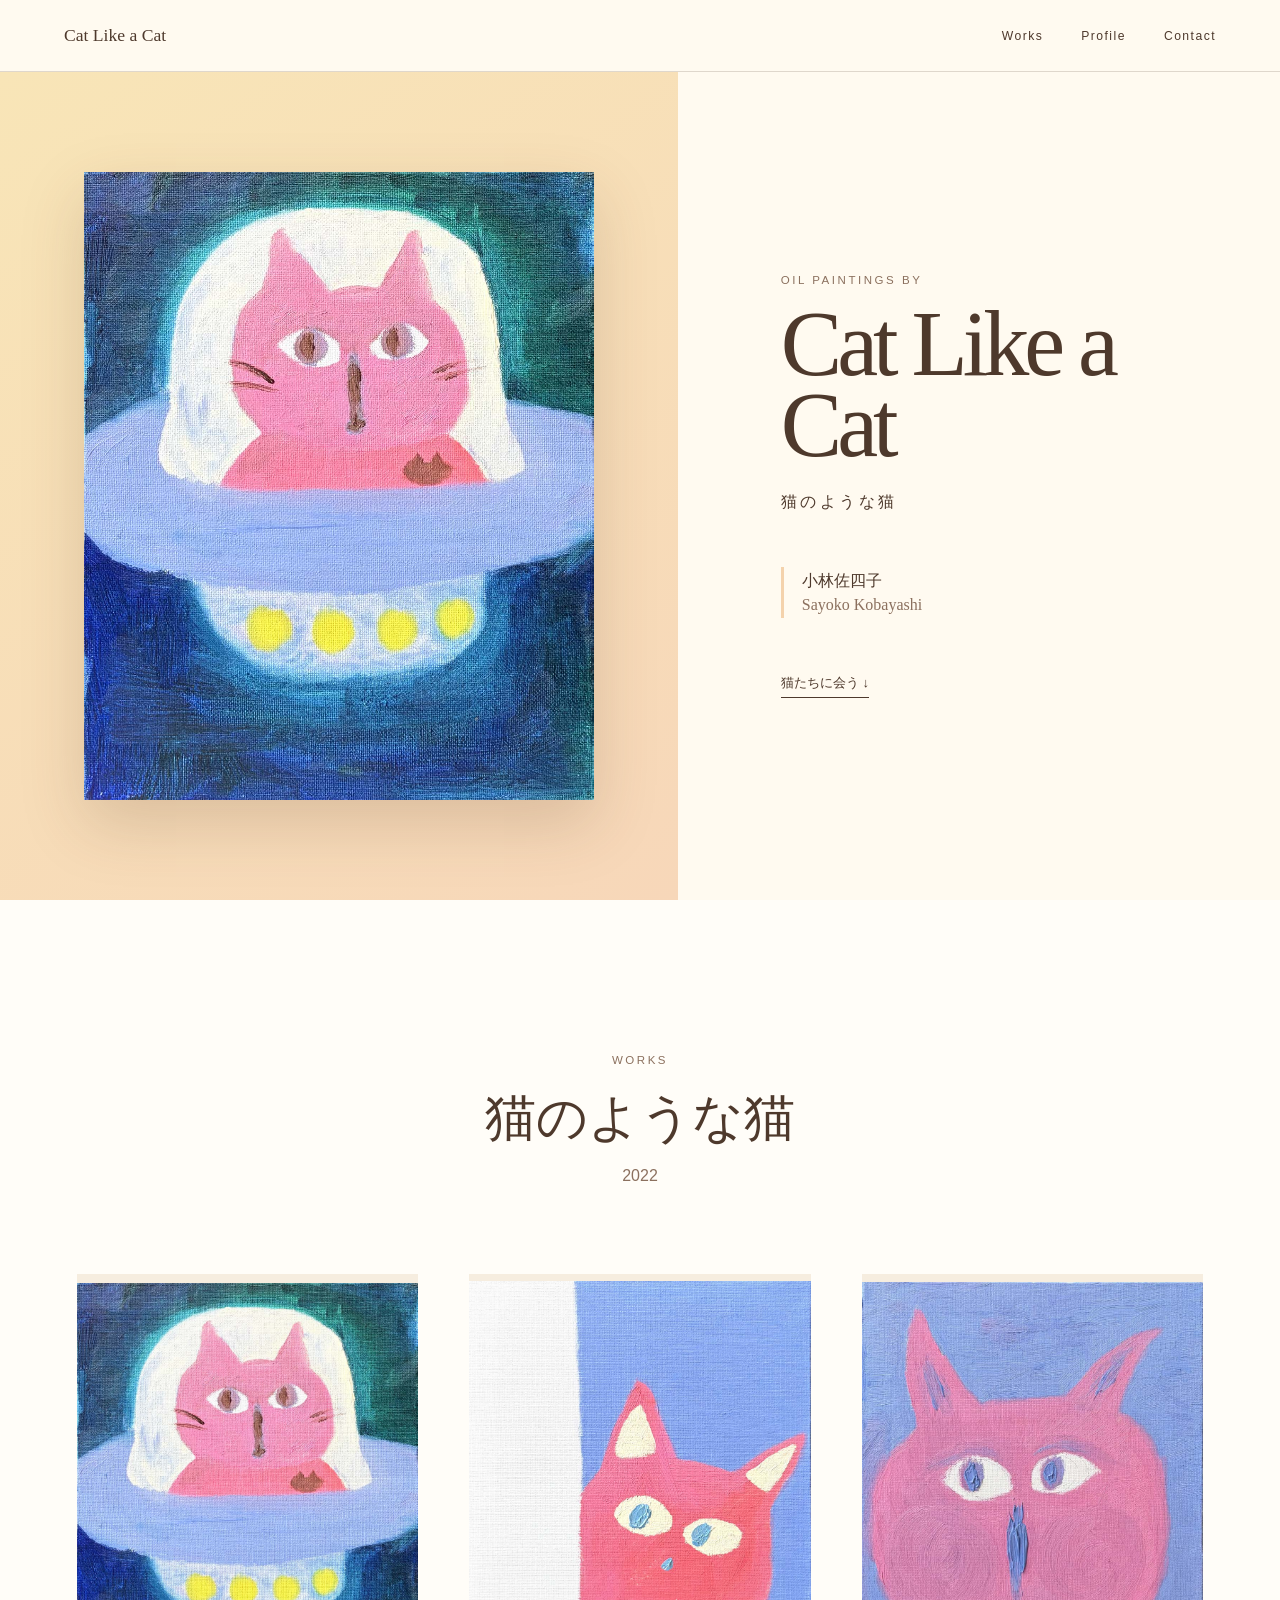
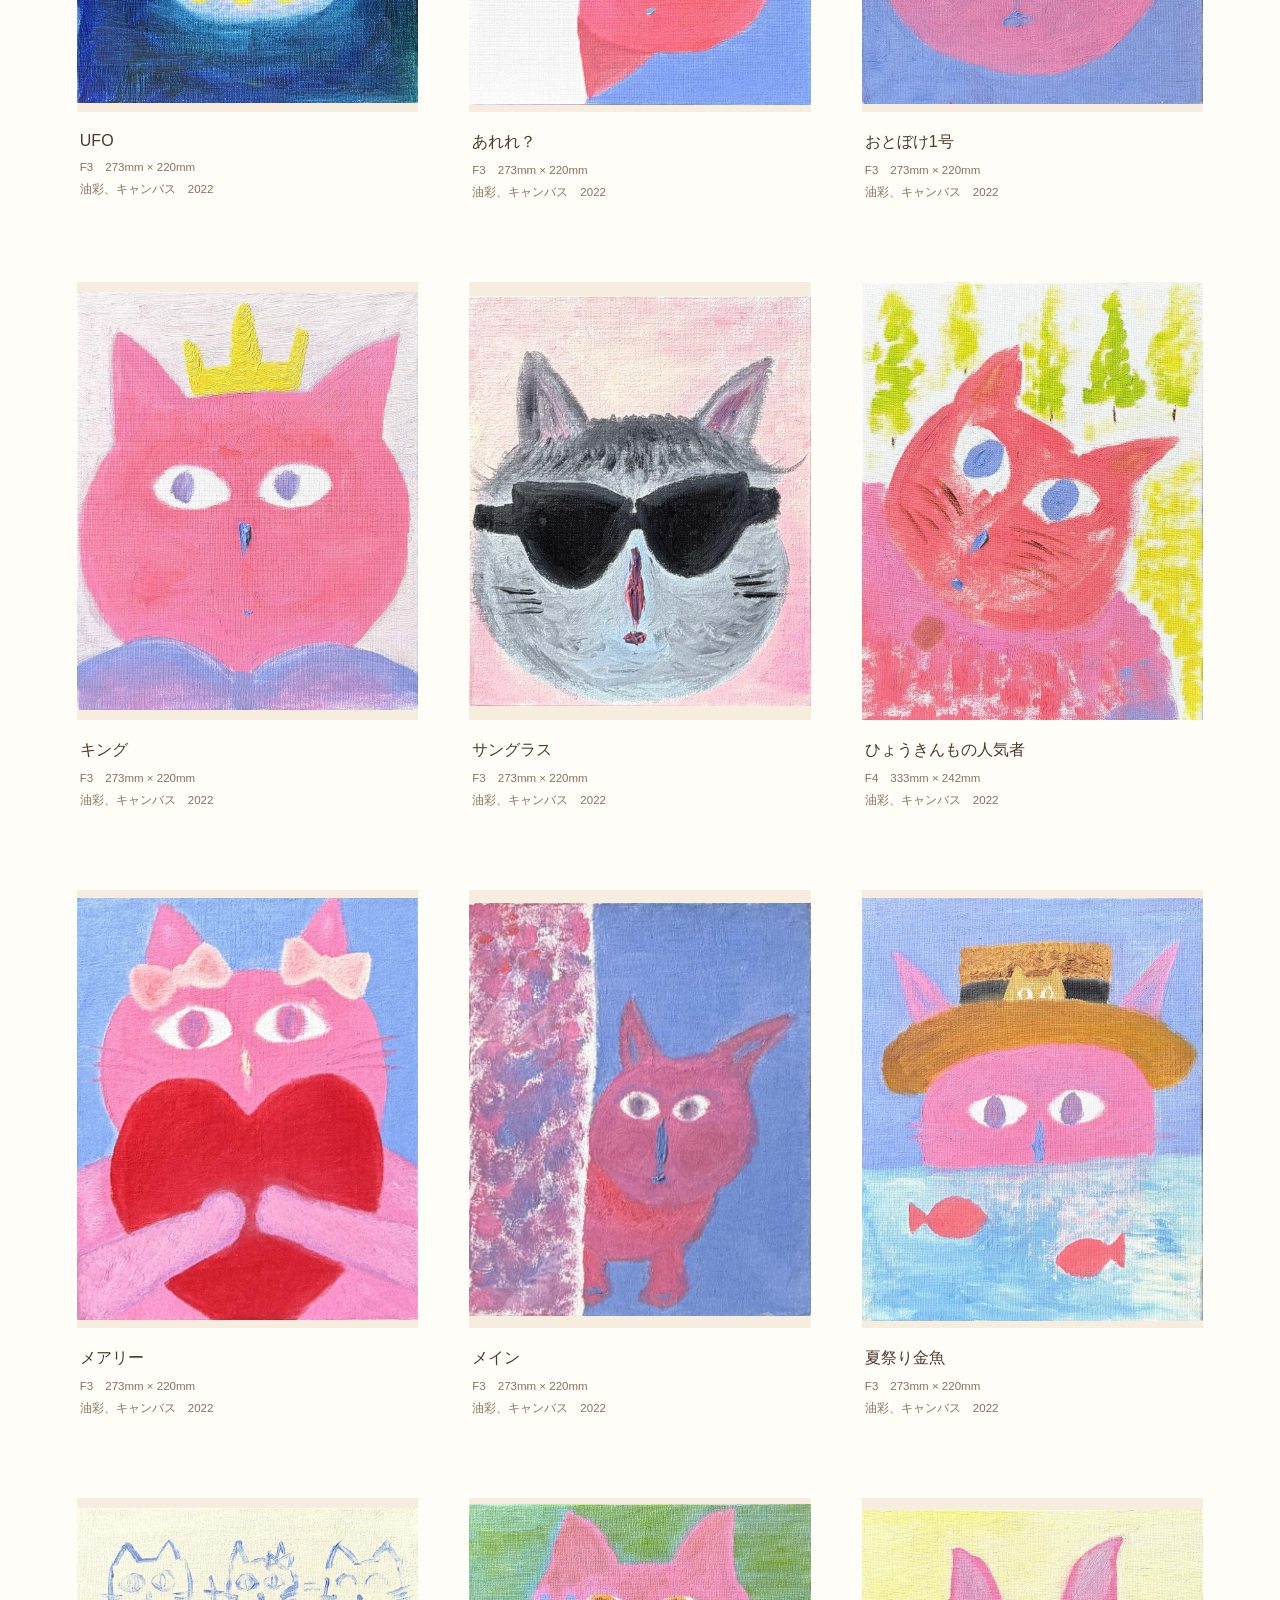
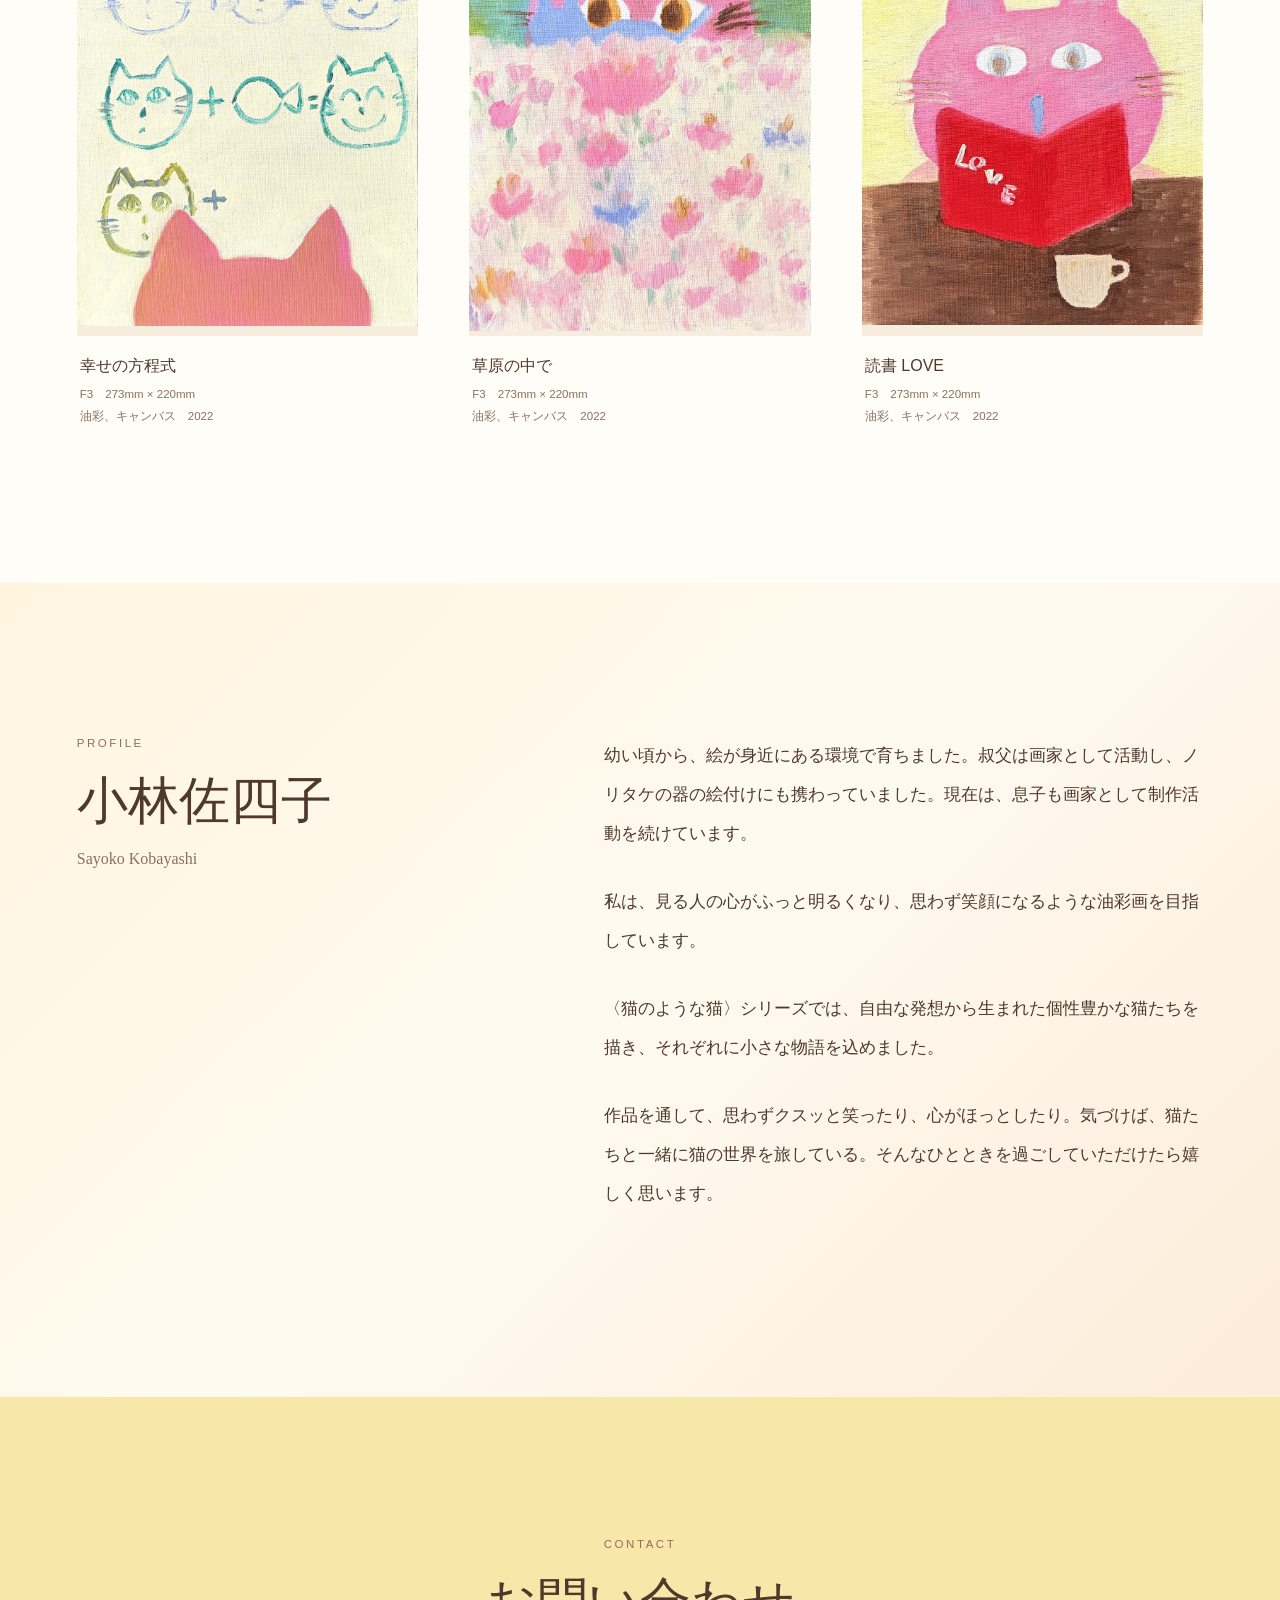
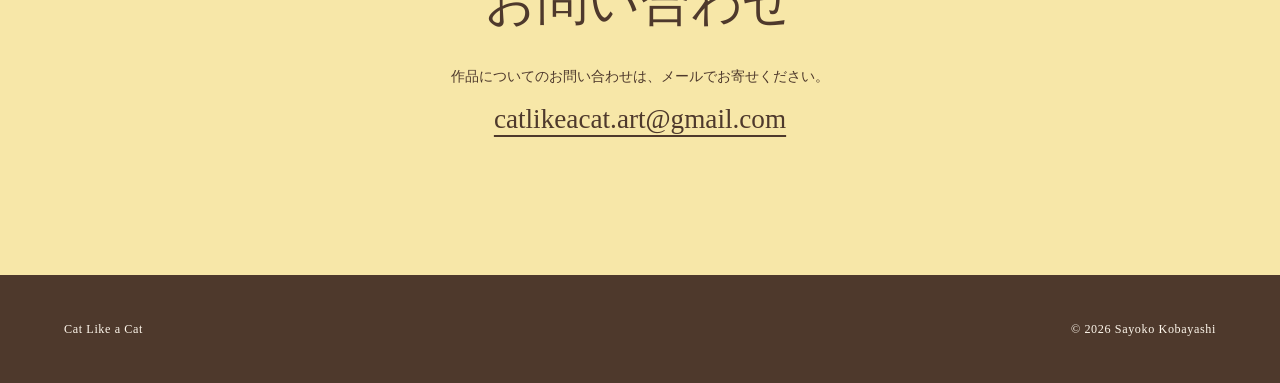
==== index.html @ 0403c69c "Add files via upload" ====
<!doctype html>
<html lang="ja">
<head>
  <meta charset="utf-8">
  <meta name="viewport" content="width=device-width, initial-scale=1">
  <title>Cat Like a Cat | 小林佐四子</title>
  <meta name="description" content="小林佐四子による油彩画〈猫のような猫〉シリーズの公式ウェブサイト。">
  <meta property="og:title" content="Cat Like a Cat | 小林佐四子">
  <meta property="og:description" content="個性豊かな猫たちを描いた油彩画〈猫のような猫〉シリーズ。">
  <meta property="og:type" content="website">
  <meta property="og:url" content="https://catlikeacat.github.io/">
  <meta property="og:image" content="https://catlikeacat.github.io/assets/work-000.jpg">
  <meta name="twitter:card" content="summary_large_image">
  <link rel="stylesheet" href="style.css">
  <script src="script.js" defer></script>
</head>
<body>
  <header class="site-header">
    <a class="site-mark" href="#top" aria-label="ページ上部へ">Cat Like a Cat</a>
    <nav aria-label="メインナビゲーション">
      <a href="#works">Works</a>
      <a href="#profile">Profile</a>
      <a href="#contact">Contact</a>
    </nav>
  </header>

  <main>
    <section class="hero" id="top">
      <div class="hero-image-wrap">
        <img src="assets/work-000.jpg" alt="〈猫のような猫〉UFO" class="hero-image">
      </div>
      <div class="hero-copy">
        <p class="eyebrow">Oil paintings by</p>
        <h1>Cat Like a Cat</h1>
        <p class="jp-title">猫のような猫</p>
        <div class="artist-name">
          <p>小林佐四子</p>
          <p>Sayoko Kobayashi</p>
        </div>
        <a class="soft-link" href="#works">猫たちに会う <span aria-hidden="true">↓</span></a>
      </div>
    </section>

    <section class="works section" id="works">
      <div class="section-heading">
        <p class="eyebrow">Works</p>
        <h2>猫のような猫</h2>
        <p>2022</p>
      </div>
      <div class="works-grid">
        <article class="work-card">
          <button class="work-image-button" data-index="0" aria-label="UFOを拡大表示"><img src="assets/work-000.jpg" alt="〈猫のような猫〉UFO"></button>
          <div class="work-caption"><h3>UFO</h3><p>F3　273mm × 220mm</p><p>油彩、キャンバス　2022</p></div>
        </article>
        <article class="work-card">
          <button class="work-image-button" data-index="1" aria-label="あれれ？を拡大表示"><img src="assets/work-001.jpg" alt="〈猫のような猫〉あれれ？"></button>
          <div class="work-caption"><h3>あれれ？</h3><p>F3　273mm × 220mm</p><p>油彩、キャンバス　2022</p></div>
        </article>
        <article class="work-card">
          <button class="work-image-button" data-index="2" aria-label="おとぼけ1号を拡大表示"><img src="assets/work-002.jpg" alt="〈猫のような猫〉おとぼけ1号"></button>
          <div class="work-caption"><h3>おとぼけ1号</h3><p>F3　273mm × 220mm</p><p>油彩、キャンバス　2022</p></div>
        </article>
        <article class="work-card">
          <button class="work-image-button" data-index="3" aria-label="キングを拡大表示"><img src="assets/work-003.jpg" alt="〈猫のような猫〉キング" loading="lazy"></button>
          <div class="work-caption"><h3>キング</h3><p>F3　273mm × 220mm</p><p>油彩、キャンバス　2022</p></div>
        </article>
        <article class="work-card">
          <button class="work-image-button" data-index="4" aria-label="サングラスを拡大表示"><img src="assets/work-004.jpg" alt="〈猫のような猫〉サングラス" loading="lazy"></button>
          <div class="work-caption"><h3>サングラス</h3><p>F3　273mm × 220mm</p><p>油彩、キャンバス　2022</p></div>
        </article>
        <article class="work-card">
          <button class="work-image-button" data-index="5" aria-label="ひょうきんもの人気者を拡大表示"><img src="assets/work-005.jpg" alt="〈猫のような猫〉ひょうきんもの人気者" loading="lazy"></button>
          <div class="work-caption"><h3>ひょうきんもの人気者</h3><p>F4　333mm × 242mm</p><p>油彩、キャンバス　2022</p></div>
        </article>
        <article class="work-card">
          <button class="work-image-button" data-index="6" aria-label="メアリーを拡大表示"><img src="assets/work-006.jpg" alt="〈猫のような猫〉メアリー" loading="lazy"></button>
          <div class="work-caption"><h3>メアリー</h3><p>F3　273mm × 220mm</p><p>油彩、キャンバス　2022</p></div>
        </article>
        <article class="work-card">
          <button class="work-image-button" data-index="7" aria-label="メインを拡大表示"><img src="assets/work-007.jpg" alt="〈猫のような猫〉メイン" loading="lazy"></button>
          <div class="work-caption"><h3>メイン</h3><p>F3　273mm × 220mm</p><p>油彩、キャンバス　2022</p></div>
        </article>
        <article class="work-card">
          <button class="work-image-button" data-index="8" aria-label="夏祭り金魚を拡大表示"><img src="assets/work-008.jpg" alt="〈猫のような猫〉夏祭り金魚" loading="lazy"></button>
          <div class="work-caption"><h3>夏祭り金魚</h3><p>F3　273mm × 220mm</p><p>油彩、キャンバス　2022</p></div>
        </article>
        <article class="work-card">
          <button class="work-image-button" data-index="9" aria-label="幸せの方程式を拡大表示"><img src="assets/work-009.jpg" alt="〈猫のような猫〉幸せの方程式" loading="lazy"></button>
          <div class="work-caption"><h3>幸せの方程式</h3><p>F3　273mm × 220mm</p><p>油彩、キャンバス　2022</p></div>
        </article>
        <article class="work-card">
          <button class="work-image-button" data-index="10" aria-label="草原の中でを拡大表示"><img src="assets/work-010.jpg" alt="〈猫のような猫〉草原の中で" loading="lazy"></button>
          <div class="work-caption"><h3>草原の中で</h3><p>F3　273mm × 220mm</p><p>油彩、キャンバス　2022</p></div>
        </article>
        <article class="work-card">
          <button class="work-image-button" data-index="11" aria-label="読書 LOVEを拡大表示"><img src="assets/work-011.jpg" alt="〈猫のような猫〉読書 LOVE" loading="lazy"></button>
          <div class="work-caption"><h3>読書 LOVE</h3><p>F3　273mm × 220mm</p><p>油彩、キャンバス　2022</p></div>
        </article>
      </div>
    </section>

    <section class="profile section" id="profile">
      <div class="section-heading profile-heading">
        <p class="eyebrow">Profile</p>
        <h2>小林佐四子</h2>
        <p class="roman-name">Sayoko Kobayashi</p>
      </div>
      <div class="profile-copy">
        <p>幼い頃から、絵が身近にある環境で育ちました。叔父は画家として活動し、ノリタケの器の絵付けにも携わっていました。現在は、息子も画家として制作活動を続けています。</p>
        <p>私は、見る人の心がふっと明るくなり、思わず笑顔になるような油彩画を目指しています。</p>
        <p>〈猫のような猫〉シリーズでは、自由な発想から生まれた個性豊かな猫たちを描き、それぞれに小さな物語を込めました。</p>
        <p>作品を通して、思わずクスッと笑ったり、心がほっとしたり。気づけば、猫たちと一緒に猫の世界を旅している。そんなひとときを過ごしていただけたら嬉しく思います。</p>
      </div>
    </section>

    <section class="contact section" id="contact">
      <p class="eyebrow">Contact</p>
      <h2>お問い合わせ</h2>
      <p>作品についてのお問い合わせは、メールでお寄せください。</p>
      <a href="mailto:catlikeacat.art@gmail.com">catlikeacat.art@gmail.com</a>
    </section>
  </main>

  <footer><p>Cat Like a Cat</p><p>© 2026 Sayoko Kobayashi</p></footer>

  <div class="lightbox" role="dialog" aria-modal="true" aria-label="作品の拡大表示" hidden>
    <button class="lightbox-close" aria-label="閉じる">×</button>
    <button class="lightbox-nav lightbox-prev" aria-label="前の作品">‹</button>
    <figure><img src="" alt=""><figcaption></figcaption></figure>
    <button class="lightbox-nav lightbox-next" aria-label="次の作品">›</button>
  </div>
</body>
</html>
---- style.css ----
:root{--cream:#fffaf0;--paper:#fffdf8;--apricot:#f4d2ac;--yellow:#f7e7a8;--brown:#4e392c;--muted:#8b705e;--line:rgba(78,57,44,.18)}
*{box-sizing:border-box}html{scroll-behavior:smooth}body{margin:0;background:var(--cream);color:var(--brown);font-family:-apple-system,BlinkMacSystemFont,"Hiragino Kaku Gothic ProN","Yu Gothic","Noto Sans JP",sans-serif}button,a{-webkit-tap-highlight-color:transparent}a{color:inherit}img{display:block;max-width:100%}
.site-header{position:sticky;top:0;z-index:20;display:flex;align-items:center;justify-content:space-between;min-height:72px;padding:0 5vw;background:rgba(255,250,240,.9);border-bottom:1px solid var(--line);backdrop-filter:blur(14px)}.site-mark{font-family:Georgia,"Times New Roman",serif;font-size:1.1rem;text-decoration:none}nav{display:flex;gap:clamp(16px,3vw,38px)}nav a{font-size:.76rem;letter-spacing:.12em;text-decoration:none}nav a:hover{opacity:.58}
.hero{display:grid;grid-template-columns:minmax(0,1.06fr) minmax(320px,.94fr);min-height:calc(100svh - 72px);overflow:hidden}.hero-image-wrap{display:grid;place-items:center;padding:clamp(32px,6vw,88px);background:linear-gradient(145deg,#f8e5b7 0%,#f7d7b9 100%)}.hero-image{width:min(100%,510px);max-height:70vh;object-fit:contain;box-shadow:0 24px 60px rgba(89,57,35,.18)}.hero-copy{display:flex;flex-direction:column;justify-content:center;align-items:flex-start;padding:clamp(48px,8vw,130px)}.eyebrow{margin:0 0 18px;color:var(--muted);font-size:.72rem;letter-spacing:.22em;text-transform:uppercase}.hero h1{max-width:620px;margin:0;font-family:Georgia,"Times New Roman",serif;font-size:clamp(4rem,7.2vw,7.6rem);font-weight:400;line-height:.88;letter-spacing:-.055em}.jp-title{margin:26px 0 0;font-size:1rem;letter-spacing:.22em}.artist-name{margin-top:54px;padding-left:18px;border-left:3px solid var(--apricot)}.artist-name p{margin:4px 0}.artist-name p:last-child{color:var(--muted);font-family:Georgia,serif}.soft-link{margin-top:56px;padding-bottom:5px;border-bottom:1px solid;font-size:.82rem;text-decoration:none}
.section{padding:clamp(90px,12vw,170px) 6vw}.section-heading{margin-bottom:clamp(48px,7vw,90px);text-align:center}.section-heading h2,.contact h2{margin:0;font-family:Georgia,"Yu Mincho",serif;font-size:clamp(2.2rem,4vw,4.1rem);font-weight:400}.section-heading>p:last-child{margin-top:14px;color:var(--muted)}.works{background:var(--paper)}.works-grid{display:grid;grid-template-columns:repeat(3,minmax(0,1fr));gap:clamp(50px,6vw,96px) clamp(24px,4vw,62px)}.work-card{min-width:0}.work-image-button{display:grid;place-items:center;width:100%;aspect-ratio:.78;padding:0;border:0;background:#f6eddf;cursor:zoom-in;overflow:hidden}.work-image-button img{width:100%;height:100%;object-fit:contain;transition:transform .55s ease,opacity .3s ease}.work-image-button:hover img{transform:scale(1.025);opacity:.94}.work-caption{padding:20px 3px 0}.work-caption h3{margin:0 0 9px;font-size:1rem;font-weight:500}.work-caption p{margin:4px 0;color:var(--muted);font-size:.72rem;line-height:1.55}
.profile{display:grid;grid-template-columns:.8fr 1.2fr;gap:clamp(50px,10vw,160px);background:linear-gradient(135deg,#fff5df,#fffaf0 50%,#fcecd9)}.profile-heading{margin:0;text-align:left}.roman-name{font-family:Georgia,serif}.profile-copy{max-width:720px;font-family:"Yu Mincho","Hiragino Mincho ProN",serif;font-size:clamp(1rem,1.35vw,1.16rem);line-height:2.25}.profile-copy p{margin:0 0 1.7em}.contact{padding-top:clamp(90px,11vw,150px);padding-bottom:clamp(90px,11vw,150px);text-align:center;background:var(--yellow)}.contact>p:not(.eyebrow){margin:30px 0 18px;font-size:.9rem}.contact>a{font-family:Georgia,serif;font-size:clamp(1.1rem,2.2vw,1.7rem);text-underline-offset:7px}footer{display:flex;justify-content:space-between;gap:20px;padding:34px 5vw;background:var(--brown);color:#fff8ed;font-family:Georgia,serif;font-size:.76rem;letter-spacing:.05em}
.lightbox{position:fixed;inset:0;z-index:50;display:grid;place-items:center;padding:30px 70px;background:rgba(44,30,23,.94)}.lightbox[hidden]{display:none}.lightbox figure{margin:0;max-width:min(78vw,900px);text-align:center;color:#fff}.lightbox figure img{max-height:82vh;margin:auto;box-shadow:0 16px 50px rgba(0,0,0,.32)}.lightbox figcaption{margin-top:14px;font-size:.9rem}.lightbox-close,.lightbox-nav{position:absolute;border:0;background:transparent;color:#fff;cursor:pointer}.lightbox-close{top:18px;right:26px;font-size:2.3rem;font-weight:200}.lightbox-nav{top:50%;transform:translateY(-50%);padding:20px;font-size:3.4rem}.lightbox-prev{left:12px}.lightbox-next{right:12px}
@media(max-width:850px){.site-header{min-height:62px}.site-mark{font-size:.96rem}nav{gap:15px}nav a{font-size:.66rem;letter-spacing:.06em}.hero{grid-template-columns:1fr}.hero-image-wrap{padding:36px 12vw}.hero-image{max-height:55vh}.hero-copy{padding:68px 8vw 90px}.hero h1{font-size:clamp(3.7rem,17vw,6.4rem)}.artist-name{margin-top:42px}.soft-link{margin-top:42px}.works-grid{grid-template-columns:repeat(2,minmax(0,1fr))}.profile{grid-template-columns:1fr}.profile-copy{line-height:2.05}}
@media(max-width:520px){.site-header{padding:0 18px}nav{gap:11px}nav a{font-size:.62rem;letter-spacing:0}.works-grid{grid-template-columns:1fr;gap:66px}.section{padding-left:8vw;padding-right:8vw}.work-caption{padding-top:17px}footer{flex-direction:column}.lightbox{padding:54px 18px}.lightbox figure{max-width:100%}.lightbox-nav{font-size:2.6rem;padding:10px}.lightbox-prev{left:0}.lightbox-next{right:0}}
@media(prefers-reduced-motion:reduce){html{scroll-behavior:auto}.work-image-button img{transition:none}}
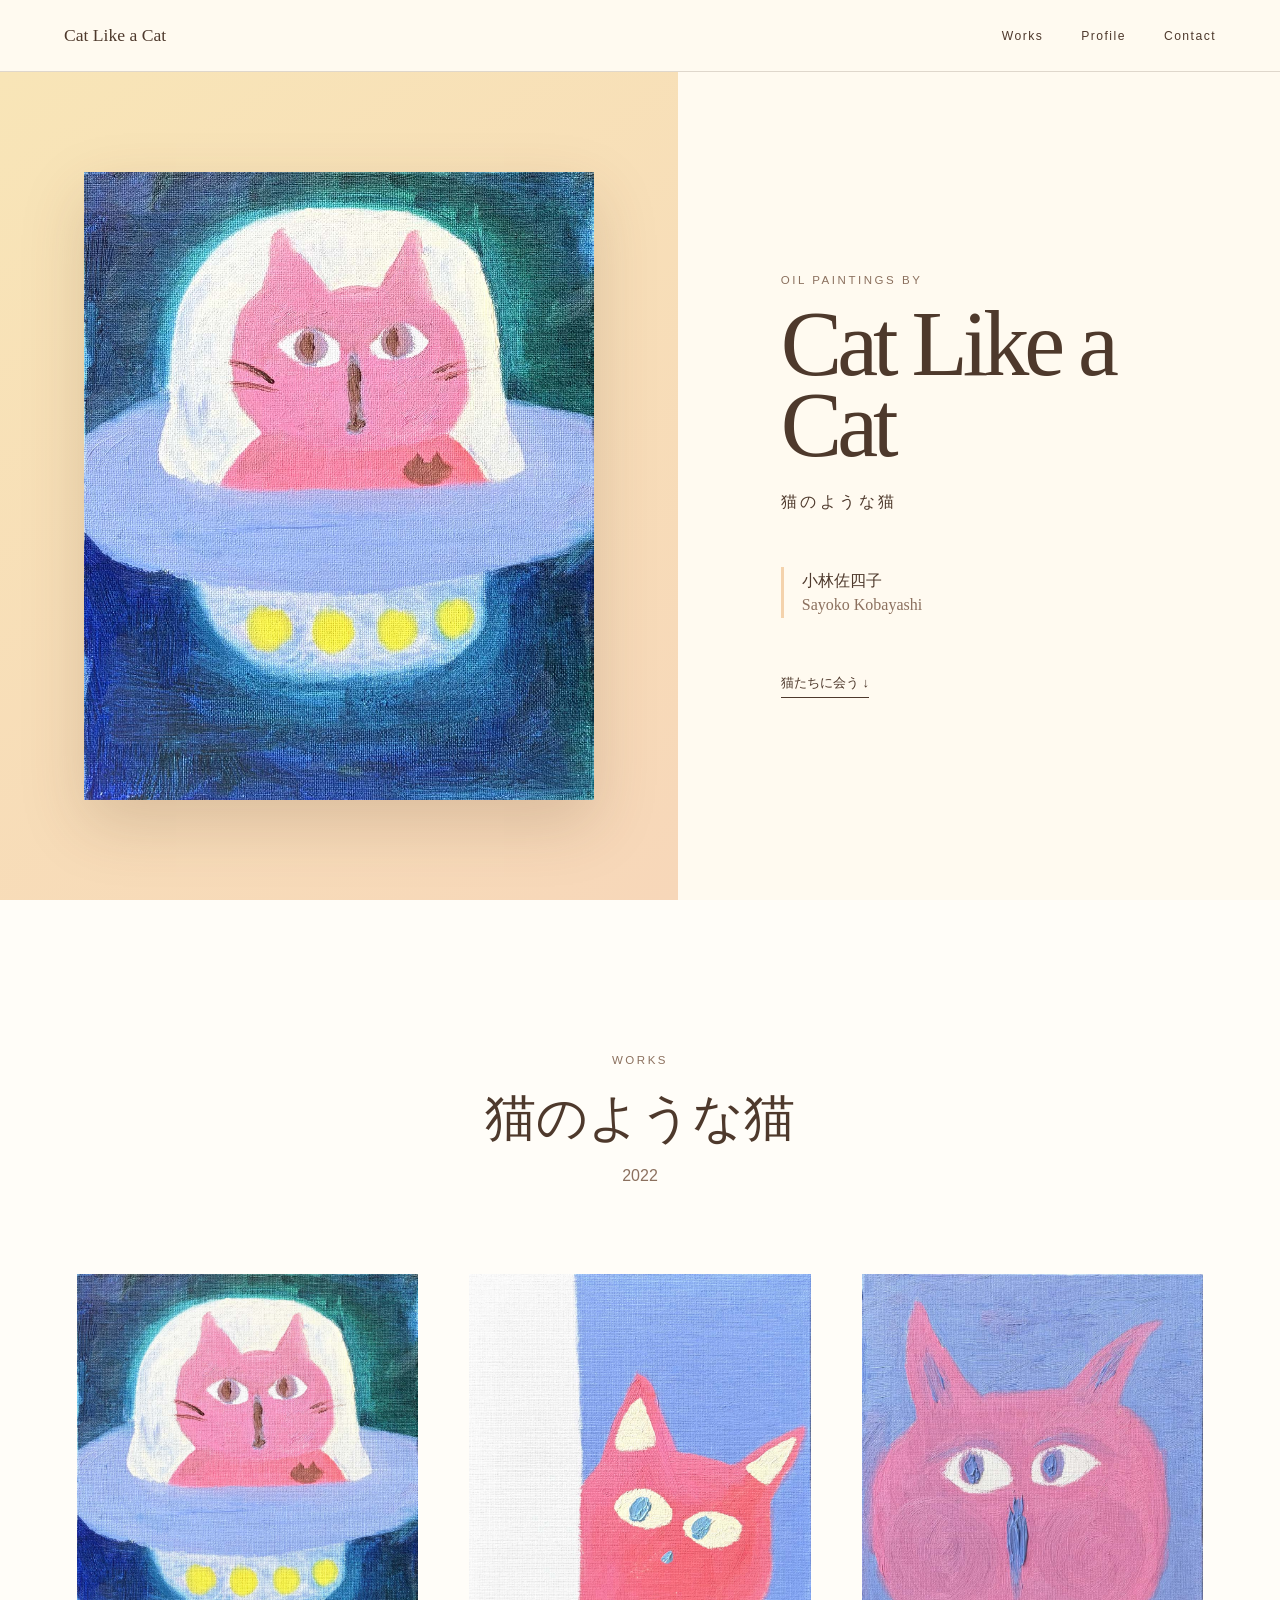
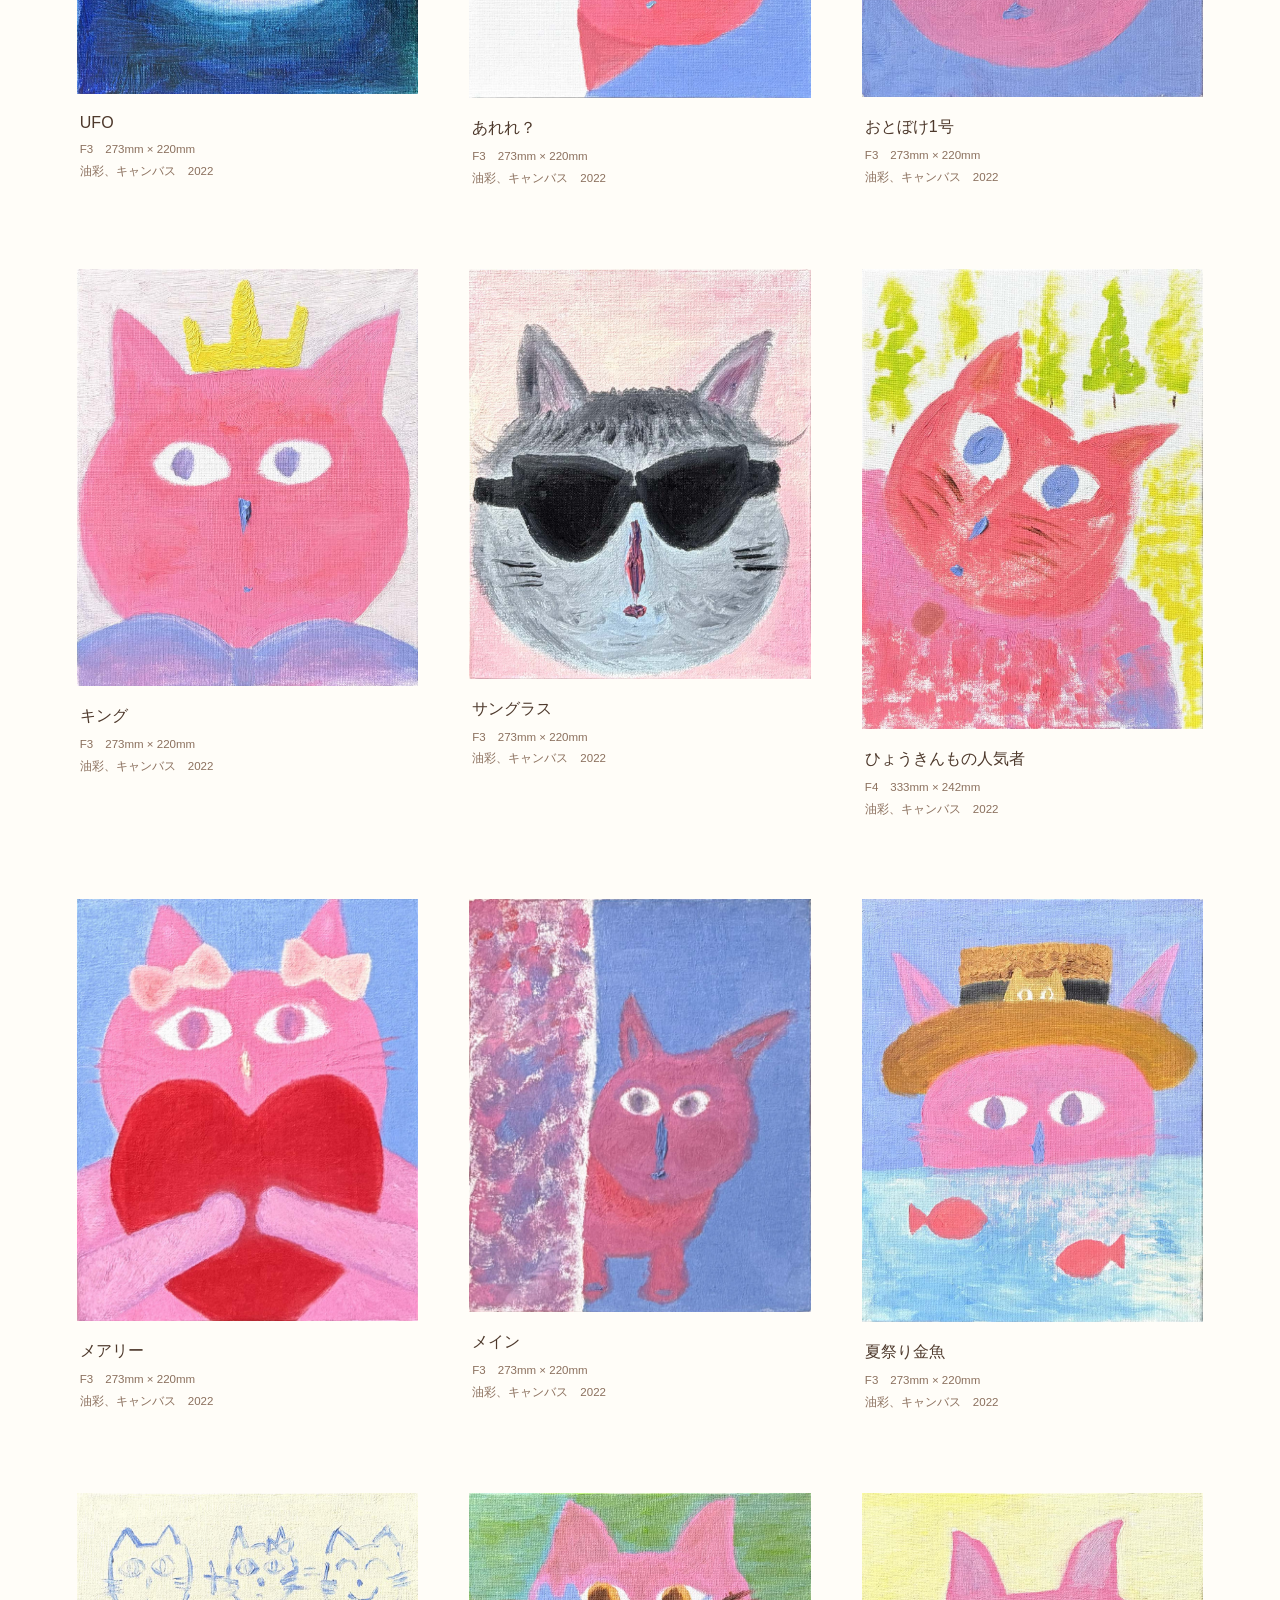
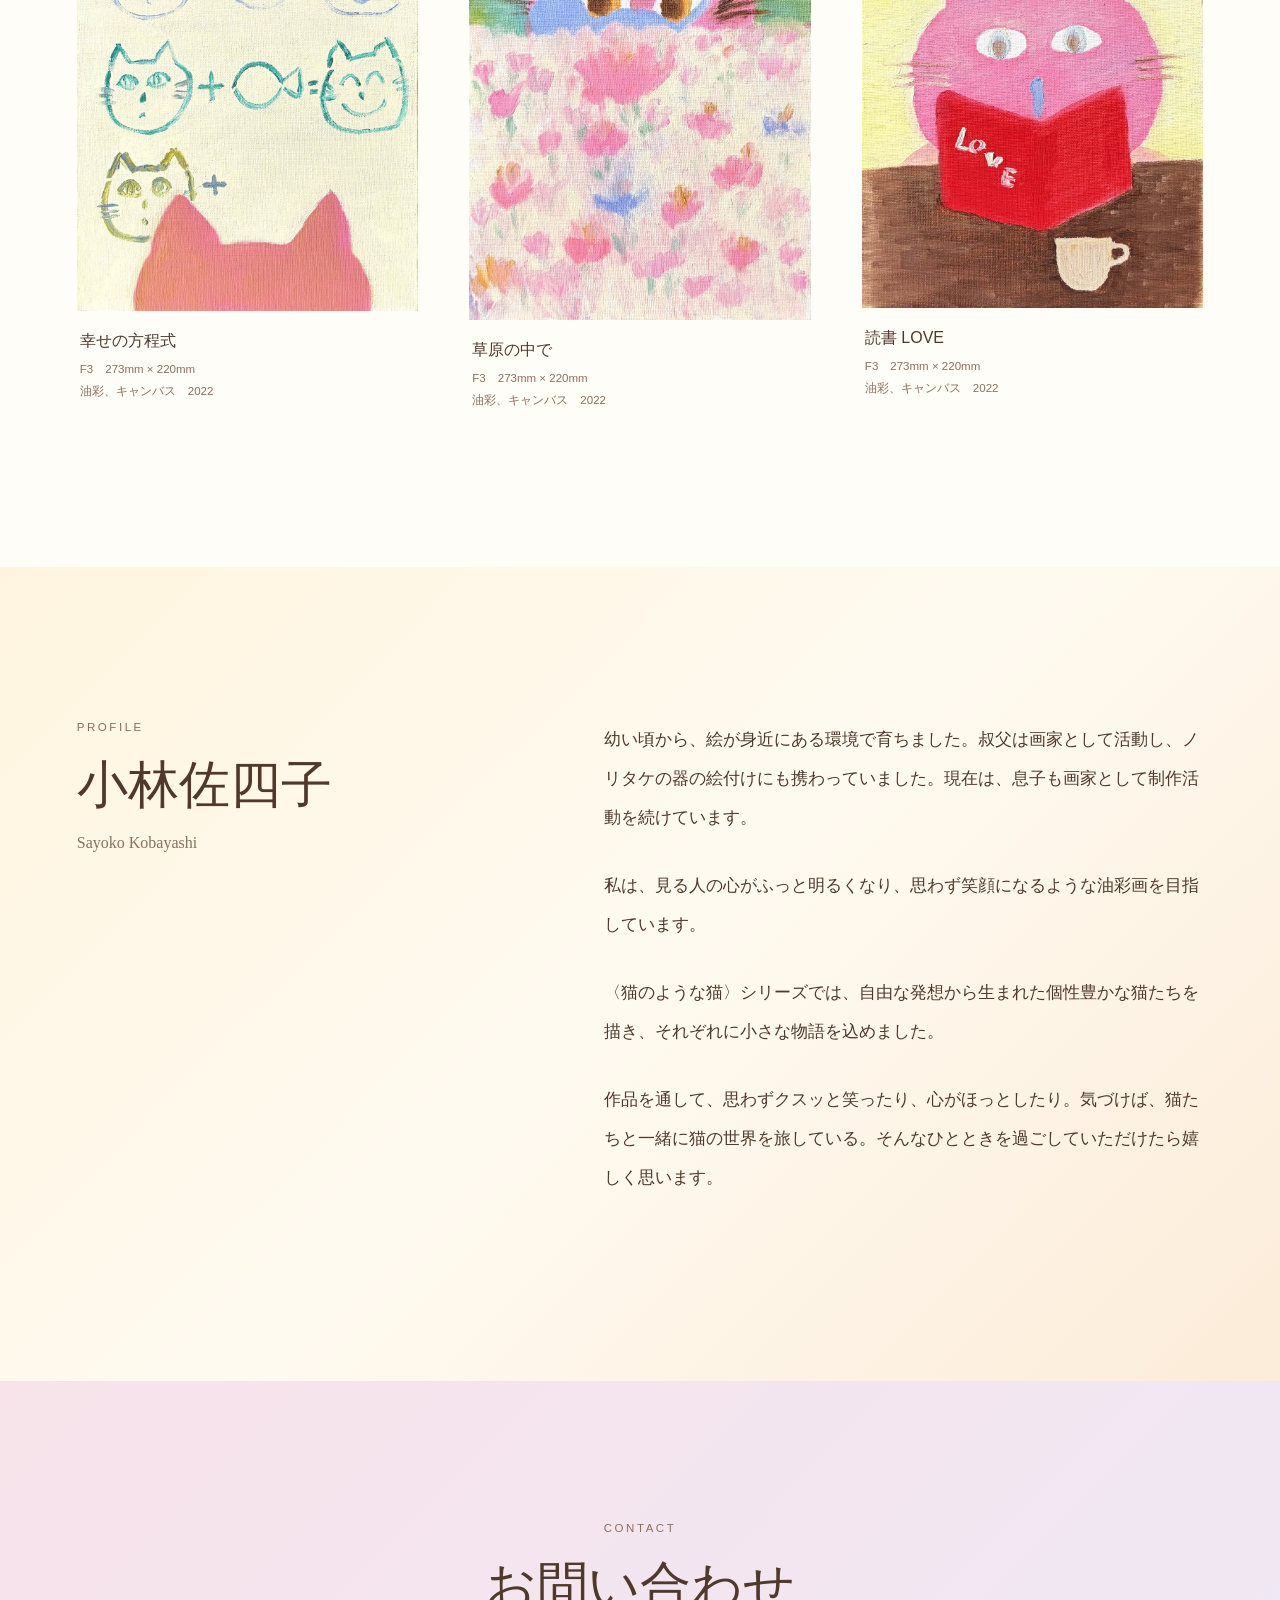
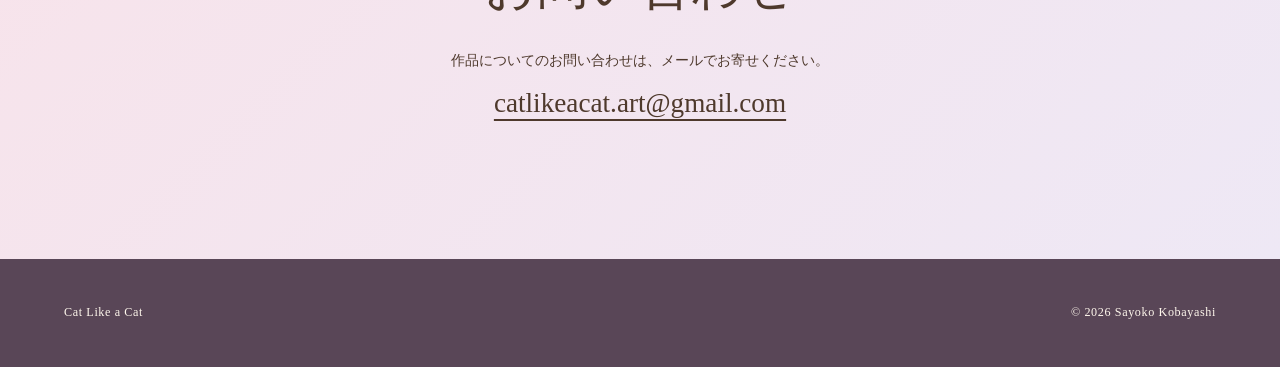
==== commit efd0a390: "Add files via upload" ====
--- a/index.html
+++ b/index.html
@@ -106,7 +106,7 @@
         <p class="roman-name">Sayoko Kobayashi</p>
       </div>
       <div class="profile-copy">
-        <p>幼い頃から、絵が身近にある環境で育ちました。叔父は画家として活動し、ノリタケの器の絵付けにも携わっていました。現在は、息子も画家として制作活動を続けています。</p>
+        <p>幼い頃から、絵が身近にある環境で<span class="nowrap">育ちました。</span>叔父は画家として活動し、ノリタケの器の絵付けにも携わっていました。現在は、息子も画家として制作活動を続けています。</p>
         <p>私は、見る人の心がふっと明るくなり、思わず笑顔になるような油彩画を目指しています。</p>
         <p>〈猫のような猫〉シリーズでは、自由な発想から生まれた個性豊かな猫たちを描き、それぞれに小さな物語を込めました。</p>
         <p>作品を通して、思わずクスッと笑ったり、心がほっとしたり。気づけば、猫たちと一緒に猫の世界を旅している。そんなひとときを過ごしていただけたら嬉しく思います。</p>
@@ -116,7 +116,7 @@
     <section class="contact section" id="contact">
       <p class="eyebrow">Contact</p>
       <h2>お問い合わせ</h2>
-      <p>作品についてのお問い合わせは、メールでお寄せください。</p>
+      <p>作品についてのお問い合わせは、<br class="mobile-break">メールでお寄せください。</p>
       <a href="mailto:catlikeacat.art@gmail.com">catlikeacat.art@gmail.com</a>
     </section>
   </main>
--- a/style.css
+++ b/style.css
@@ -1,10 +1,10 @@
 :root{--cream:#fffaf0;--paper:#fffdf8;--apricot:#f4d2ac;--yellow:#f7e7a8;--brown:#4e392c;--muted:#8b705e;--line:rgba(78,57,44,.18)}
-*{box-sizing:border-box}html{scroll-behavior:smooth}body{margin:0;background:var(--cream);color:var(--brown);font-family:-apple-system,BlinkMacSystemFont,"Hiragino Kaku Gothic ProN","Yu Gothic","Noto Sans JP",sans-serif}button,a{-webkit-tap-highlight-color:transparent}a{color:inherit}img{display:block;max-width:100%}
+*{box-sizing:border-box}html{scroll-behavior:smooth}body{margin:0;background:var(--cream);color:var(--brown);font-family:-apple-system,BlinkMacSystemFont,"Hiragino Kaku Gothic ProN","Yu Gothic","Noto Sans JP",sans-serif}button,a{-webkit-tap-highlight-color:transparent}a{color:inherit}img{display:block;max-width:100%}.nowrap{white-space:nowrap}.mobile-break{display:none}
 .site-header{position:sticky;top:0;z-index:20;display:flex;align-items:center;justify-content:space-between;min-height:72px;padding:0 5vw;background:rgba(255,250,240,.9);border-bottom:1px solid var(--line);backdrop-filter:blur(14px)}.site-mark{font-family:Georgia,"Times New Roman",serif;font-size:1.1rem;text-decoration:none}nav{display:flex;gap:clamp(16px,3vw,38px)}nav a{font-size:.76rem;letter-spacing:.12em;text-decoration:none}nav a:hover{opacity:.58}
 .hero{display:grid;grid-template-columns:minmax(0,1.06fr) minmax(320px,.94fr);min-height:calc(100svh - 72px);overflow:hidden}.hero-image-wrap{display:grid;place-items:center;padding:clamp(32px,6vw,88px);background:linear-gradient(145deg,#f8e5b7 0%,#f7d7b9 100%)}.hero-image{width:min(100%,510px);max-height:70vh;object-fit:contain;box-shadow:0 24px 60px rgba(89,57,35,.18)}.hero-copy{display:flex;flex-direction:column;justify-content:center;align-items:flex-start;padding:clamp(48px,8vw,130px)}.eyebrow{margin:0 0 18px;color:var(--muted);font-size:.72rem;letter-spacing:.22em;text-transform:uppercase}.hero h1{max-width:620px;margin:0;font-family:Georgia,"Times New Roman",serif;font-size:clamp(4rem,7.2vw,7.6rem);font-weight:400;line-height:.88;letter-spacing:-.055em}.jp-title{margin:26px 0 0;font-size:1rem;letter-spacing:.22em}.artist-name{margin-top:54px;padding-left:18px;border-left:3px solid var(--apricot)}.artist-name p{margin:4px 0}.artist-name p:last-child{color:var(--muted);font-family:Georgia,serif}.soft-link{margin-top:56px;padding-bottom:5px;border-bottom:1px solid;font-size:.82rem;text-decoration:none}
-.section{padding:clamp(90px,12vw,170px) 6vw}.section-heading{margin-bottom:clamp(48px,7vw,90px);text-align:center}.section-heading h2,.contact h2{margin:0;font-family:Georgia,"Yu Mincho",serif;font-size:clamp(2.2rem,4vw,4.1rem);font-weight:400}.section-heading>p:last-child{margin-top:14px;color:var(--muted)}.works{background:var(--paper)}.works-grid{display:grid;grid-template-columns:repeat(3,minmax(0,1fr));gap:clamp(50px,6vw,96px) clamp(24px,4vw,62px)}.work-card{min-width:0}.work-image-button{display:grid;place-items:center;width:100%;aspect-ratio:.78;padding:0;border:0;background:#f6eddf;cursor:zoom-in;overflow:hidden}.work-image-button img{width:100%;height:100%;object-fit:contain;transition:transform .55s ease,opacity .3s ease}.work-image-button:hover img{transform:scale(1.025);opacity:.94}.work-caption{padding:20px 3px 0}.work-caption h3{margin:0 0 9px;font-size:1rem;font-weight:500}.work-caption p{margin:4px 0;color:var(--muted);font-size:.72rem;line-height:1.55}
-.profile{display:grid;grid-template-columns:.8fr 1.2fr;gap:clamp(50px,10vw,160px);background:linear-gradient(135deg,#fff5df,#fffaf0 50%,#fcecd9)}.profile-heading{margin:0;text-align:left}.roman-name{font-family:Georgia,serif}.profile-copy{max-width:720px;font-family:"Yu Mincho","Hiragino Mincho ProN",serif;font-size:clamp(1rem,1.35vw,1.16rem);line-height:2.25}.profile-copy p{margin:0 0 1.7em}.contact{padding-top:clamp(90px,11vw,150px);padding-bottom:clamp(90px,11vw,150px);text-align:center;background:var(--yellow)}.contact>p:not(.eyebrow){margin:30px 0 18px;font-size:.9rem}.contact>a{font-family:Georgia,serif;font-size:clamp(1.1rem,2.2vw,1.7rem);text-underline-offset:7px}footer{display:flex;justify-content:space-between;gap:20px;padding:34px 5vw;background:var(--brown);color:#fff8ed;font-family:Georgia,serif;font-size:.76rem;letter-spacing:.05em}
+.section{padding:clamp(90px,12vw,170px) 6vw}.section-heading{margin-bottom:clamp(48px,7vw,90px);text-align:center}.section-heading h2,.contact h2{margin:0;font-family:Georgia,"Yu Mincho",serif;font-size:clamp(2.2rem,4vw,4.1rem);font-weight:400}.section-heading>p:last-child{margin-top:14px;color:var(--muted)}.works{background:var(--paper)}.works-grid{display:grid;grid-template-columns:repeat(3,minmax(0,1fr));gap:clamp(50px,6vw,96px) clamp(24px,4vw,62px)}.work-card{min-width:0}.work-image-button{display:grid;place-items:center;width:100%;padding:0;border:0;background:#f6eddf;cursor:zoom-in;overflow:hidden}.work-image-button img{width:100%;height:auto;transition:transform .55s ease,opacity .3s ease}.work-image-button:hover img{transform:scale(1.025);opacity:.94}.work-caption{padding:20px 3px 0}.work-caption h3{margin:0 0 9px;font-size:1rem;font-weight:500}.work-caption p{margin:4px 0;color:var(--muted);font-size:.72rem;line-height:1.55}
+.profile{display:grid;grid-template-columns:.8fr 1.2fr;gap:clamp(50px,10vw,160px);background:linear-gradient(135deg,#fff5df,#fffaf0 50%,#fcecd9)}.profile-heading{margin:0;text-align:left}.roman-name{font-family:Georgia,serif}.profile-copy{max-width:720px;font-family:"Yu Mincho","Hiragino Mincho ProN",serif;font-size:clamp(1rem,1.35vw,1.16rem);line-height:2.25}.profile-copy p{margin:0 0 1.7em}.contact{padding-top:clamp(90px,11vw,150px);padding-bottom:clamp(90px,11vw,150px);text-align:center;background:linear-gradient(135deg,#f8e3ea 0%,#eee8f5 100%)}.contact>p:not(.eyebrow){margin:30px 0 18px;font-size:.9rem}.contact>a{font-family:Georgia,serif;font-size:clamp(1.1rem,2.2vw,1.7rem);text-underline-offset:7px}footer{display:flex;justify-content:space-between;gap:20px;padding:34px 5vw;background:#594657;color:#fff8ed;font-family:Georgia,serif;font-size:.76rem;letter-spacing:.05em}
 .lightbox{position:fixed;inset:0;z-index:50;display:grid;place-items:center;padding:30px 70px;background:rgba(44,30,23,.94)}.lightbox[hidden]{display:none}.lightbox figure{margin:0;max-width:min(78vw,900px);text-align:center;color:#fff}.lightbox figure img{max-height:82vh;margin:auto;box-shadow:0 16px 50px rgba(0,0,0,.32)}.lightbox figcaption{margin-top:14px;font-size:.9rem}.lightbox-close,.lightbox-nav{position:absolute;border:0;background:transparent;color:#fff;cursor:pointer}.lightbox-close{top:18px;right:26px;font-size:2.3rem;font-weight:200}.lightbox-nav{top:50%;transform:translateY(-50%);padding:20px;font-size:3.4rem}.lightbox-prev{left:12px}.lightbox-next{right:12px}
 @media(max-width:850px){.site-header{min-height:62px}.site-mark{font-size:.96rem}nav{gap:15px}nav a{font-size:.66rem;letter-spacing:.06em}.hero{grid-template-columns:1fr}.hero-image-wrap{padding:36px 12vw}.hero-image{max-height:55vh}.hero-copy{padding:68px 8vw 90px}.hero h1{font-size:clamp(3.7rem,17vw,6.4rem)}.artist-name{margin-top:42px}.soft-link{margin-top:42px}.works-grid{grid-template-columns:repeat(2,minmax(0,1fr))}.profile{grid-template-columns:1fr}.profile-copy{line-height:2.05}}
-@media(max-width:520px){.site-header{padding:0 18px}nav{gap:11px}nav a{font-size:.62rem;letter-spacing:0}.works-grid{grid-template-columns:1fr;gap:66px}.section{padding-left:8vw;padding-right:8vw}.work-caption{padding-top:17px}footer{flex-direction:column}.lightbox{padding:54px 18px}.lightbox figure{max-width:100%}.lightbox-nav{font-size:2.6rem;padding:10px}.lightbox-prev{left:0}.lightbox-next{right:0}}
+@media(max-width:520px){.mobile-break{display:block}.site-header{padding:0 18px}nav{gap:11px}nav a{font-size:.62rem;letter-spacing:0}.works-grid{grid-template-columns:1fr;gap:66px}.section{padding-left:8vw;padding-right:8vw}.work-caption{padding-top:17px}footer{flex-direction:column}.lightbox{padding:54px 18px}.lightbox figure{max-width:100%}.lightbox-nav{font-size:2.6rem;padding:10px}.lightbox-prev{left:0}.lightbox-next{right:0}}
 @media(prefers-reduced-motion:reduce){html{scroll-behavior:auto}.work-image-button img{transition:none}}
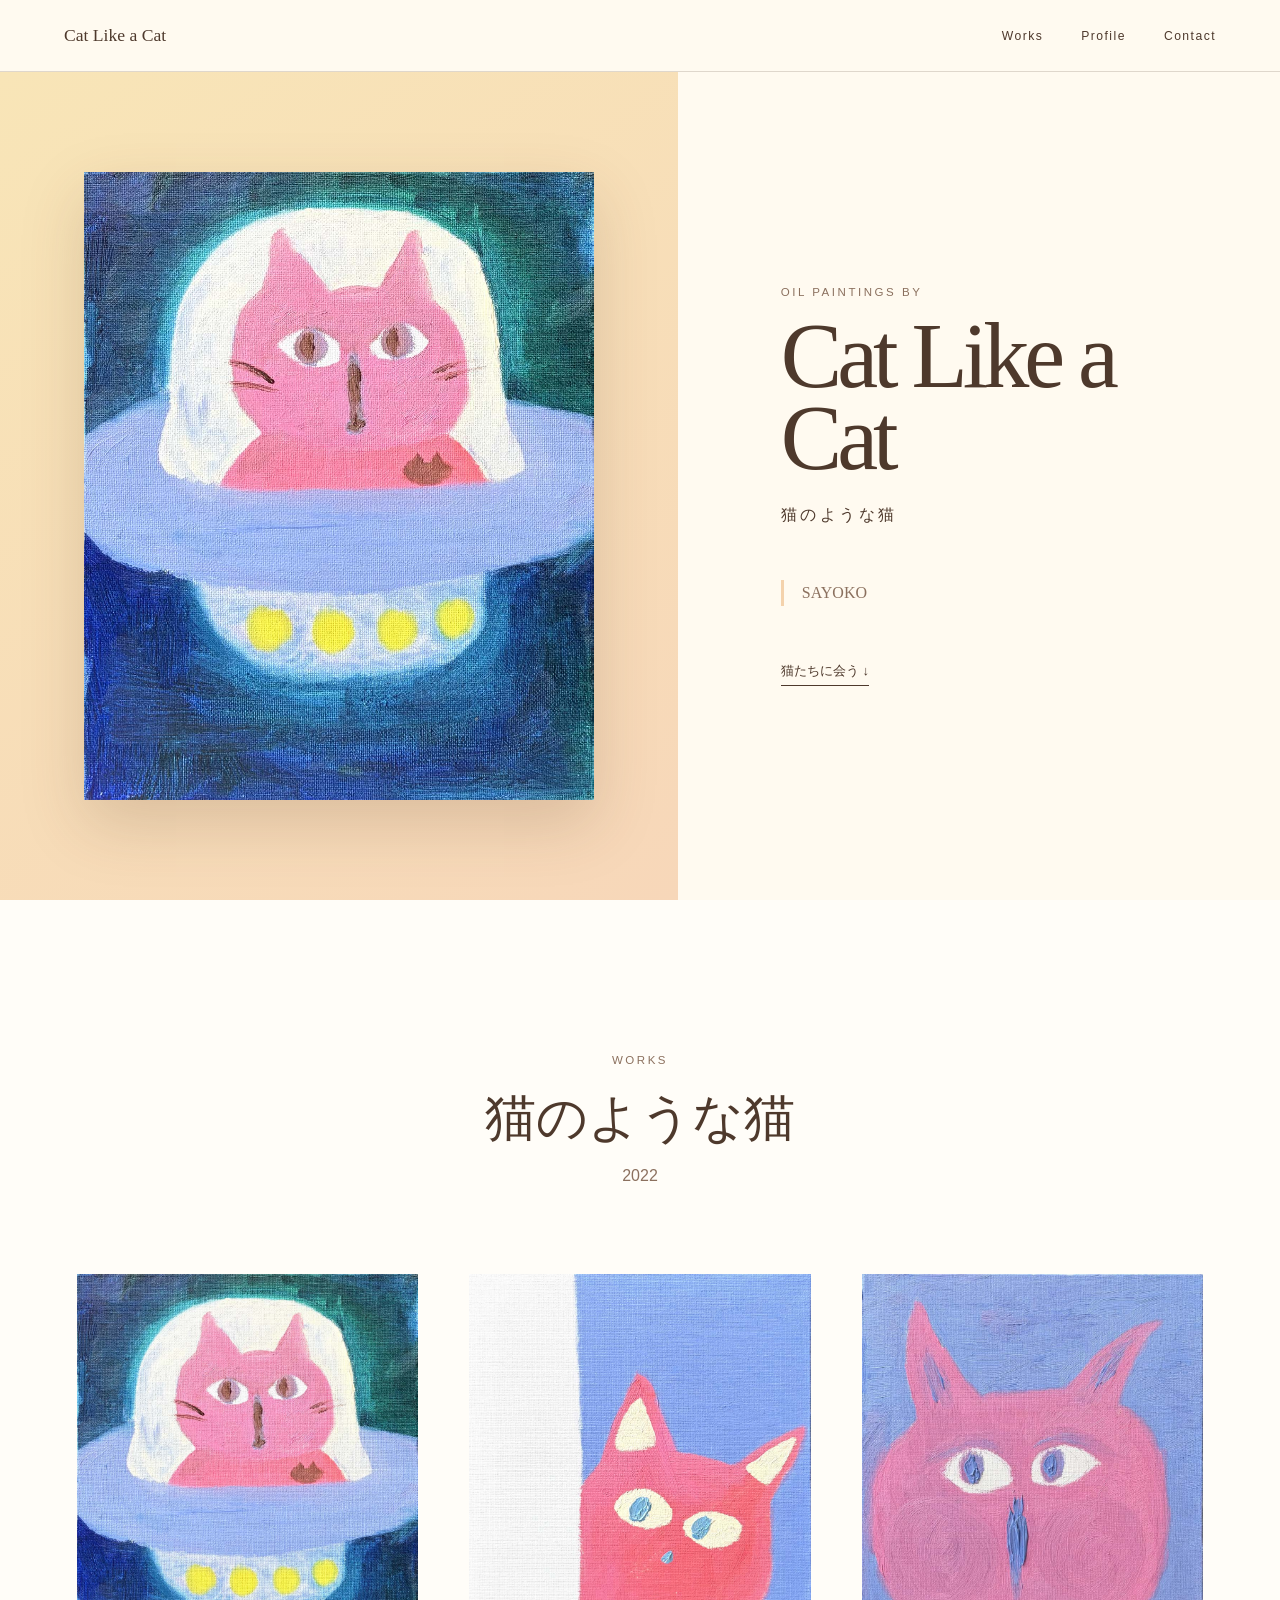
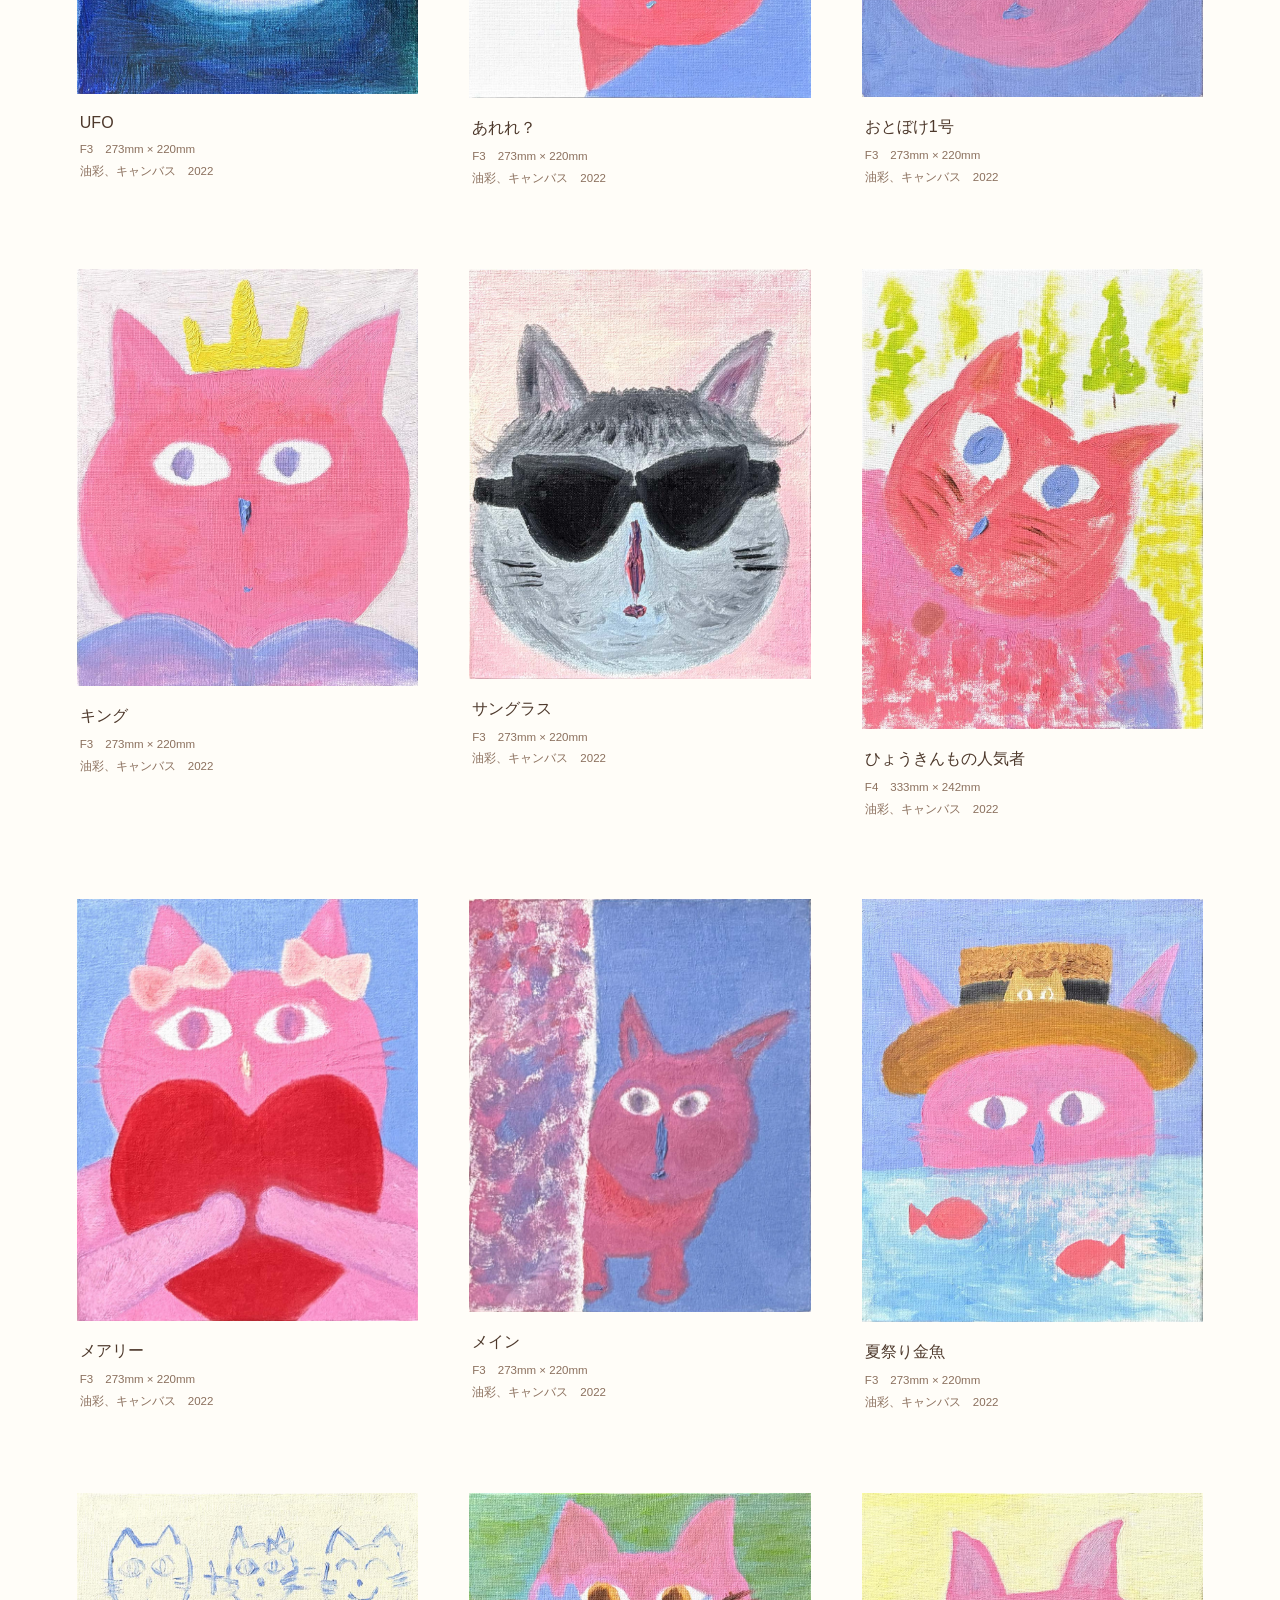
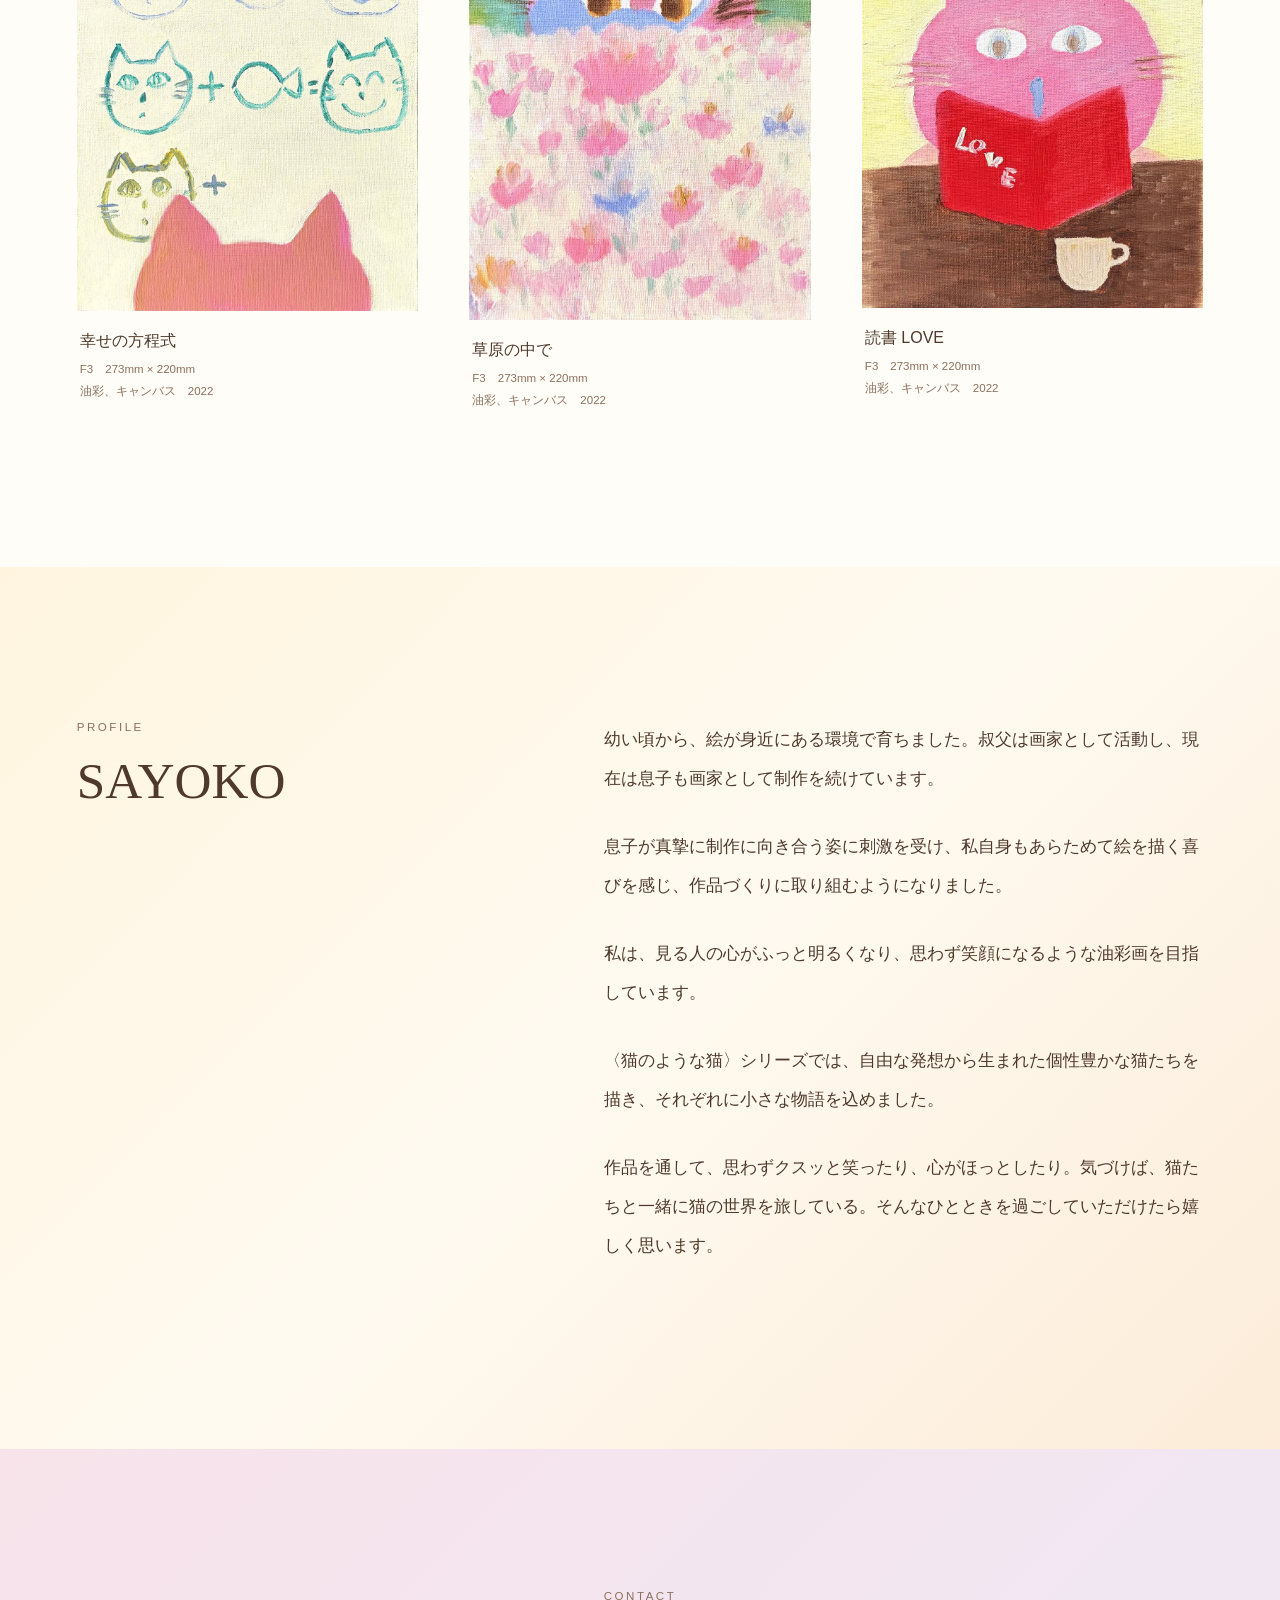
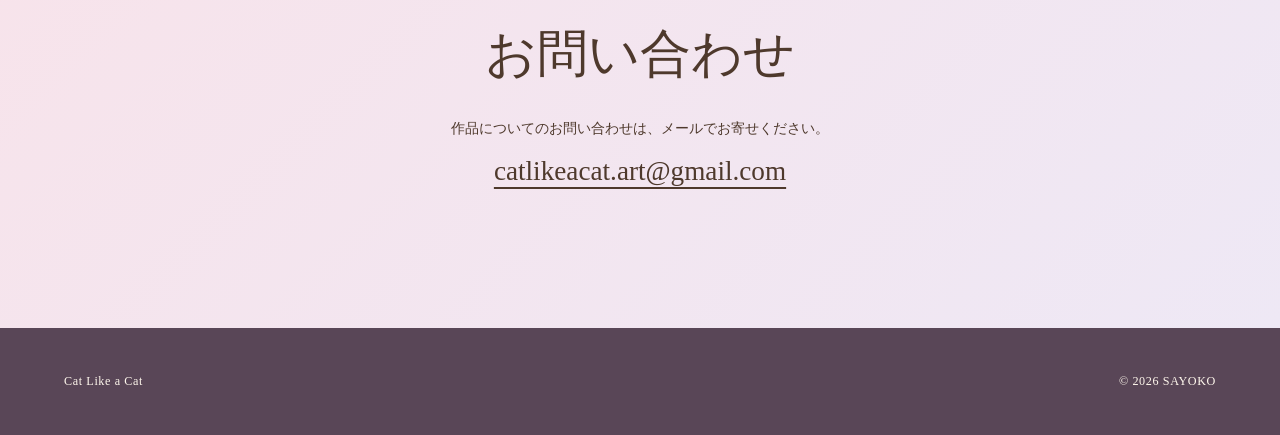
==== commit d52a1754: "Add files via upload" ====
--- a/index.html
+++ b/index.html
@@ -3,9 +3,9 @@
 <head>
   <meta charset="utf-8">
   <meta name="viewport" content="width=device-width, initial-scale=1">
-  <title>Cat Like a Cat | 小林佐四子</title>
-  <meta name="description" content="小林佐四子による油彩画〈猫のような猫〉シリーズの公式ウェブサイト。">
-  <meta property="og:title" content="Cat Like a Cat | 小林佐四子">
+  <title>Cat Like a Cat | SAYOKO</title>
+  <meta name="description" content="SAYOKOによる油彩画〈猫のような猫〉シリーズの公式ウェブサイト。">
+  <meta property="og:title" content="Cat Like a Cat | SAYOKO">
   <meta property="og:description" content="個性豊かな猫たちを描いた油彩画〈猫のような猫〉シリーズ。">
   <meta property="og:type" content="website">
   <meta property="og:url" content="https://catlikeacat.github.io/">
@@ -34,8 +34,7 @@
         <h1>Cat Like a Cat</h1>
         <p class="jp-title">猫のような猫</p>
         <div class="artist-name">
-          <p>小林佐四子</p>
-          <p>Sayoko Kobayashi</p>
+          <p>SAYOKO</p>
         </div>
         <a class="soft-link" href="#works">猫たちに会う <span aria-hidden="true">↓</span></a>
       </div>
@@ -102,11 +101,11 @@
     <section class="profile section" id="profile">
       <div class="section-heading profile-heading">
         <p class="eyebrow">Profile</p>
-        <h2>小林佐四子</h2>
-        <p class="roman-name">Sayoko Kobayashi</p>
+        <h2>SAYOKO</h2>
       </div>
       <div class="profile-copy">
-        <p>幼い頃から、絵が身近にある環境で<span class="nowrap">育ちました。</span>叔父は画家として活動し、ノリタケの器の絵付けにも携わっていました。現在は、息子も画家として制作活動を続けています。</p>
+        <p>幼い頃から、絵が身近にある環境で<span class="nowrap">育ちました。</span>叔父は画家として活動し、現在は息子も画家として制作を続けています。</p>
+        <p>息子が真摯に制作に向き合う姿に刺激を受け、私自身もあらためて絵を描く喜びを感じ、作品づくりに取り組むようになりました。</p>
         <p>私は、見る人の心がふっと明るくなり、思わず笑顔になるような油彩画を目指しています。</p>
         <p>〈猫のような猫〉シリーズでは、自由な発想から生まれた個性豊かな猫たちを描き、それぞれに小さな物語を込めました。</p>
         <p>作品を通して、思わずクスッと笑ったり、心がほっとしたり。気づけば、猫たちと一緒に猫の世界を旅している。そんなひとときを過ごしていただけたら嬉しく思います。</p>
@@ -121,7 +120,7 @@
     </section>
   </main>
 
-  <footer><p>Cat Like a Cat</p><p>© 2026 Sayoko Kobayashi</p></footer>
+  <footer><p>Cat Like a Cat</p><p>© 2026 SAYOKO</p></footer>
 
   <div class="lightbox" role="dialog" aria-modal="true" aria-label="作品の拡大表示" hidden>
     <button class="lightbox-close" aria-label="閉じる">×</button>
--- a/style.css
+++ b/style.css
@@ -1,10 +1,398 @@
-:root{--cream:#fffaf0;--paper:#fffdf8;--apricot:#f4d2ac;--yellow:#f7e7a8;--brown:#4e392c;--muted:#8b705e;--line:rgba(78,57,44,.18)}
-*{box-sizing:border-box}html{scroll-behavior:smooth}body{margin:0;background:var(--cream);color:var(--brown);font-family:-apple-system,BlinkMacSystemFont,"Hiragino Kaku Gothic ProN","Yu Gothic","Noto Sans JP",sans-serif}button,a{-webkit-tap-highlight-color:transparent}a{color:inherit}img{display:block;max-width:100%}.nowrap{white-space:nowrap}.mobile-break{display:none}
-.site-header{position:sticky;top:0;z-index:20;display:flex;align-items:center;justify-content:space-between;min-height:72px;padding:0 5vw;background:rgba(255,250,240,.9);border-bottom:1px solid var(--line);backdrop-filter:blur(14px)}.site-mark{font-family:Georgia,"Times New Roman",serif;font-size:1.1rem;text-decoration:none}nav{display:flex;gap:clamp(16px,3vw,38px)}nav a{font-size:.76rem;letter-spacing:.12em;text-decoration:none}nav a:hover{opacity:.58}
-.hero{display:grid;grid-template-columns:minmax(0,1.06fr) minmax(320px,.94fr);min-height:calc(100svh - 72px);overflow:hidden}.hero-image-wrap{display:grid;place-items:center;padding:clamp(32px,6vw,88px);background:linear-gradient(145deg,#f8e5b7 0%,#f7d7b9 100%)}.hero-image{width:min(100%,510px);max-height:70vh;object-fit:contain;box-shadow:0 24px 60px rgba(89,57,35,.18)}.hero-copy{display:flex;flex-direction:column;justify-content:center;align-items:flex-start;padding:clamp(48px,8vw,130px)}.eyebrow{margin:0 0 18px;color:var(--muted);font-size:.72rem;letter-spacing:.22em;text-transform:uppercase}.hero h1{max-width:620px;margin:0;font-family:Georgia,"Times New Roman",serif;font-size:clamp(4rem,7.2vw,7.6rem);font-weight:400;line-height:.88;letter-spacing:-.055em}.jp-title{margin:26px 0 0;font-size:1rem;letter-spacing:.22em}.artist-name{margin-top:54px;padding-left:18px;border-left:3px solid var(--apricot)}.artist-name p{margin:4px 0}.artist-name p:last-child{color:var(--muted);font-family:Georgia,serif}.soft-link{margin-top:56px;padding-bottom:5px;border-bottom:1px solid;font-size:.82rem;text-decoration:none}
-.section{padding:clamp(90px,12vw,170px) 6vw}.section-heading{margin-bottom:clamp(48px,7vw,90px);text-align:center}.section-heading h2,.contact h2{margin:0;font-family:Georgia,"Yu Mincho",serif;font-size:clamp(2.2rem,4vw,4.1rem);font-weight:400}.section-heading>p:last-child{margin-top:14px;color:var(--muted)}.works{background:var(--paper)}.works-grid{display:grid;grid-template-columns:repeat(3,minmax(0,1fr));gap:clamp(50px,6vw,96px) clamp(24px,4vw,62px)}.work-card{min-width:0}.work-image-button{display:grid;place-items:center;width:100%;padding:0;border:0;background:#f6eddf;cursor:zoom-in;overflow:hidden}.work-image-button img{width:100%;height:auto;transition:transform .55s ease,opacity .3s ease}.work-image-button:hover img{transform:scale(1.025);opacity:.94}.work-caption{padding:20px 3px 0}.work-caption h3{margin:0 0 9px;font-size:1rem;font-weight:500}.work-caption p{margin:4px 0;color:var(--muted);font-size:.72rem;line-height:1.55}
-.profile{display:grid;grid-template-columns:.8fr 1.2fr;gap:clamp(50px,10vw,160px);background:linear-gradient(135deg,#fff5df,#fffaf0 50%,#fcecd9)}.profile-heading{margin:0;text-align:left}.roman-name{font-family:Georgia,serif}.profile-copy{max-width:720px;font-family:"Yu Mincho","Hiragino Mincho ProN",serif;font-size:clamp(1rem,1.35vw,1.16rem);line-height:2.25}.profile-copy p{margin:0 0 1.7em}.contact{padding-top:clamp(90px,11vw,150px);padding-bottom:clamp(90px,11vw,150px);text-align:center;background:linear-gradient(135deg,#f8e3ea 0%,#eee8f5 100%)}.contact>p:not(.eyebrow){margin:30px 0 18px;font-size:.9rem}.contact>a{font-family:Georgia,serif;font-size:clamp(1.1rem,2.2vw,1.7rem);text-underline-offset:7px}footer{display:flex;justify-content:space-between;gap:20px;padding:34px 5vw;background:#594657;color:#fff8ed;font-family:Georgia,serif;font-size:.76rem;letter-spacing:.05em}
-.lightbox{position:fixed;inset:0;z-index:50;display:grid;place-items:center;padding:30px 70px;background:rgba(44,30,23,.94)}.lightbox[hidden]{display:none}.lightbox figure{margin:0;max-width:min(78vw,900px);text-align:center;color:#fff}.lightbox figure img{max-height:82vh;margin:auto;box-shadow:0 16px 50px rgba(0,0,0,.32)}.lightbox figcaption{margin-top:14px;font-size:.9rem}.lightbox-close,.lightbox-nav{position:absolute;border:0;background:transparent;color:#fff;cursor:pointer}.lightbox-close{top:18px;right:26px;font-size:2.3rem;font-weight:200}.lightbox-nav{top:50%;transform:translateY(-50%);padding:20px;font-size:3.4rem}.lightbox-prev{left:12px}.lightbox-next{right:12px}
-@media(max-width:850px){.site-header{min-height:62px}.site-mark{font-size:.96rem}nav{gap:15px}nav a{font-size:.66rem;letter-spacing:.06em}.hero{grid-template-columns:1fr}.hero-image-wrap{padding:36px 12vw}.hero-image{max-height:55vh}.hero-copy{padding:68px 8vw 90px}.hero h1{font-size:clamp(3.7rem,17vw,6.4rem)}.artist-name{margin-top:42px}.soft-link{margin-top:42px}.works-grid{grid-template-columns:repeat(2,minmax(0,1fr))}.profile{grid-template-columns:1fr}.profile-copy{line-height:2.05}}
-@media(max-width:520px){.mobile-break{display:block}.site-header{padding:0 18px}nav{gap:11px}nav a{font-size:.62rem;letter-spacing:0}.works-grid{grid-template-columns:1fr;gap:66px}.section{padding-left:8vw;padding-right:8vw}.work-caption{padding-top:17px}footer{flex-direction:column}.lightbox{padding:54px 18px}.lightbox figure{max-width:100%}.lightbox-nav{font-size:2.6rem;padding:10px}.lightbox-prev{left:0}.lightbox-next{right:0}}
-@media(prefers-reduced-motion:reduce){html{scroll-behavior:auto}.work-image-button img{transition:none}}
+:root {
+  --cream: #fffaf0;
+  --paper: #fffdf8;
+  --apricot: #f4d2ac;
+  --yellow: #f7e7a8;
+  --brown: #4e392c;
+  --muted: #8b705e;
+  --line: rgba(78, 57, 44, 0.18);
+}
+* {
+  box-sizing: border-box;
+}
+html {
+  scroll-behavior: smooth;
+}
+body {
+  margin: 0;
+  background: var(--cream);
+  color: var(--brown);
+  font-family:
+    -apple-system, BlinkMacSystemFont, "Hiragino Kaku Gothic ProN", "Yu Gothic",
+    "Noto Sans JP", sans-serif;
+}
+button,
+a {
+  -webkit-tap-highlight-color: transparent;
+}
+a {
+  color: inherit;
+}
+img {
+  display: block;
+  max-width: 100%;
+}
+.nowrap {
+  white-space: nowrap;
+}
+.mobile-break {
+  display: none;
+}
+.site-header {
+  position: sticky;
+  top: 0;
+  z-index: 20;
+  display: flex;
+  align-items: center;
+  justify-content: space-between;
+  min-height: 72px;
+  padding: 0 5vw;
+  background: rgba(255, 250, 240, 0.9);
+  border-bottom: 1px solid var(--line);
+  backdrop-filter: blur(14px);
+}
+.site-mark {
+  font-family: Georgia, "Times New Roman", serif;
+  font-size: 1.1rem;
+  text-decoration: none;
+}
+nav {
+  display: flex;
+  gap: clamp(16px, 3vw, 38px);
+}
+nav a {
+  font-size: 0.76rem;
+  letter-spacing: 0.12em;
+  text-decoration: none;
+}
+nav a:hover {
+  opacity: 0.58;
+}
+.hero {
+  display: grid;
+  grid-template-columns: minmax(0, 1.06fr) minmax(320px, 0.94fr);
+  min-height: calc(100svh - 72px);
+  overflow: hidden;
+}
+.hero-image-wrap {
+  display: grid;
+  place-items: center;
+  padding: clamp(32px, 6vw, 88px);
+  background: linear-gradient(145deg, #f8e5b7 0%, #f7d7b9 100%);
+}
+.hero-image {
+  width: min(100%, 510px);
+  max-height: 70vh;
+  object-fit: contain;
+  box-shadow: 0 24px 60px rgba(89, 57, 35, 0.18);
+}
+.hero-copy {
+  display: flex;
+  flex-direction: column;
+  justify-content: center;
+  align-items: flex-start;
+  padding: clamp(48px, 8vw, 130px);
+}
+.eyebrow {
+  margin: 0 0 18px;
+  color: var(--muted);
+  font-size: 0.72rem;
+  letter-spacing: 0.22em;
+  text-transform: uppercase;
+}
+.hero h1 {
+  max-width: 620px;
+  margin: 0;
+  font-family: Georgia, "Times New Roman", serif;
+  font-size: clamp(4rem, 7.2vw, 7.6rem);
+  font-weight: 400;
+  line-height: 0.88;
+  letter-spacing: -0.055em;
+}
+.jp-title {
+  margin: 26px 0 0;
+  font-size: 1rem;
+  letter-spacing: 0.22em;
+}
+.artist-name {
+  margin-top: 54px;
+  padding-left: 18px;
+  border-left: 3px solid var(--apricot);
+}
+.artist-name p {
+  margin: 4px 0;
+}
+.artist-name p:last-child {
+  color: var(--muted);
+  font-family: Georgia, serif;
+}
+.soft-link {
+  margin-top: 56px;
+  padding-bottom: 5px;
+  border-bottom: 1px solid;
+  font-size: 0.82rem;
+  text-decoration: none;
+}
+.section {
+  padding: clamp(90px, 12vw, 170px) 6vw;
+}
+.section-heading {
+  margin-bottom: clamp(48px, 7vw, 90px);
+  text-align: center;
+}
+.section-heading h2,
+.contact h2 {
+  margin: 0;
+  font-family: Georgia, "Yu Mincho", serif;
+  font-size: clamp(2.2rem, 4vw, 4.1rem);
+  font-weight: 400;
+}
+.section-heading > p:last-child {
+  margin-top: 14px;
+  color: var(--muted);
+}
+.works {
+  background: var(--paper);
+}
+.works-grid {
+  display: grid;
+  grid-template-columns: repeat(3, minmax(0, 1fr));
+  gap: clamp(50px, 6vw, 96px) clamp(24px, 4vw, 62px);
+}
+.work-card {
+  min-width: 0;
+}
+.work-image-button {
+  display: grid;
+  place-items: center;
+  width: 100%;
+  padding: 0;
+  border: 0;
+  background: #f6eddf;
+  cursor: zoom-in;
+  overflow: hidden;
+}
+.work-image-button img {
+  width: 100%;
+  height: auto;
+  transition:
+    transform 0.55s ease,
+    opacity 0.3s ease;
+}
+.work-image-button:hover img {
+  transform: scale(1.025);
+  opacity: 0.94;
+}
+.work-caption {
+  padding: 20px 3px 0;
+}
+.work-caption h3 {
+  margin: 0 0 9px;
+  font-size: 1rem;
+  font-weight: 500;
+}
+.work-caption p {
+  margin: 4px 0;
+  color: var(--muted);
+  font-size: 0.72rem;
+  line-height: 1.55;
+}
+.profile {
+  display: grid;
+  grid-template-columns: 0.8fr 1.2fr;
+  gap: clamp(50px, 10vw, 160px);
+  background: linear-gradient(135deg, #fff5df, #fffaf0 50%, #fcecd9);
+}
+.profile-heading {
+  margin: 0;
+  text-align: left;
+}
+.roman-name {
+  font-family: Georgia, serif;
+}
+.profile-copy {
+  max-width: 720px;
+  font-family: "Yu Mincho", "Hiragino Mincho ProN", serif;
+  font-size: clamp(1rem, 1.35vw, 1.16rem);
+  line-height: 2.25;
+}
+.profile-copy p {
+  margin: 0 0 1.7em;
+}
+.contact {
+  padding-top: clamp(90px, 11vw, 150px);
+  padding-bottom: clamp(90px, 11vw, 150px);
+  text-align: center;
+  background: linear-gradient(135deg, #f8e3ea 0%, #eee8f5 100%);
+}
+.contact > p:not(.eyebrow) {
+  margin: 30px 0 18px;
+  font-size: 0.9rem;
+}
+.contact > a {
+  font-family: Georgia, serif;
+  font-size: clamp(1.1rem, 2.2vw, 1.7rem);
+  text-underline-offset: 7px;
+}
+footer {
+  display: flex;
+  justify-content: space-between;
+  gap: 20px;
+  padding: 34px 5vw;
+  background: #594657;
+  color: #fff8ed;
+  font-family: Georgia, serif;
+  font-size: 0.76rem;
+  letter-spacing: 0.05em;
+}
+.lightbox {
+  position: fixed;
+  inset: 0;
+  z-index: 50;
+  display: grid;
+  place-items: center;
+  padding: 30px 70px;
+  background: rgba(44, 30, 23, 0.94);
+}
+.lightbox[hidden] {
+  display: none;
+}
+.lightbox figure {
+  margin: 0;
+  max-width: min(78vw, 900px);
+  text-align: center;
+  color: #fff;
+}
+.lightbox figure img {
+  max-height: 82vh;
+  margin: auto;
+  box-shadow: 0 16px 50px rgba(0, 0, 0, 0.32);
+}
+.lightbox figcaption {
+  margin-top: 14px;
+  font-size: 0.9rem;
+}
+.lightbox-close,
+.lightbox-nav {
+  position: absolute;
+  border: 0;
+  background: transparent;
+  color: #fff;
+  cursor: pointer;
+}
+.lightbox-close {
+  top: 18px;
+  right: 26px;
+  font-size: 2.3rem;
+  font-weight: 200;
+}
+.lightbox-nav {
+  top: 50%;
+  transform: translateY(-50%);
+  padding: 20px;
+  font-size: 3.4rem;
+}
+.lightbox-prev {
+  left: 12px;
+}
+.lightbox-next {
+  right: 12px;
+}
+@media (max-width: 850px) {
+  .site-header {
+    min-height: 62px;
+  }
+  .site-mark {
+    font-size: 0.96rem;
+  }
+  nav {
+    gap: 15px;
+  }
+  nav a {
+    font-size: 0.66rem;
+    letter-spacing: 0.06em;
+  }
+  .hero {
+    grid-template-columns: 1fr;
+  }
+  .hero-image-wrap {
+    padding: 36px 12vw;
+  }
+  .hero-image {
+    max-height: 55vh;
+  }
+  .hero-copy {
+    padding: 68px 8vw 90px;
+  }
+  .hero h1 {
+    font-size: clamp(3.7rem, 17vw, 6.4rem);
+  }
+  .artist-name {
+    margin-top: 42px;
+  }
+  .soft-link {
+    margin-top: 42px;
+  }
+  .works-grid {
+    grid-template-columns: repeat(2, minmax(0, 1fr));
+  }
+  .profile {
+    grid-template-columns: 1fr;
+  }
+  .profile-copy {
+    line-height: 2.05;
+  }
+}
+@media (max-width: 520px) {
+  .mobile-break {
+    display: block;
+  }
+  .site-header {
+    padding: 0 18px;
+  }
+  nav {
+    gap: 11px;
+  }
+  nav a {
+    font-size: 0.62rem;
+    letter-spacing: 0;
+  }
+  .works-grid {
+    grid-template-columns: 1fr;
+    gap: 66px;
+  }
+  .section {
+    padding-left: 8vw;
+    padding-right: 8vw;
+  }
+  .work-caption {
+    padding-top: 17px;
+  }
+  footer {
+    flex-direction: column;
+  }
+  .lightbox {
+    padding: 54px 18px;
+  }
+  .lightbox figure {
+    max-width: 100%;
+  }
+  .lightbox-nav {
+    font-size: 2.6rem;
+    padding: 10px;
+  }
+  .lightbox-prev {
+    left: 0;
+  }
+  .lightbox-next {
+    right: 0;
+  }
+}
+@media (prefers-reduced-motion: reduce) {
+  html {
+    scroll-behavior: auto;
+  }
+  .work-image-button img {
+    transition: none;
+  }
+}
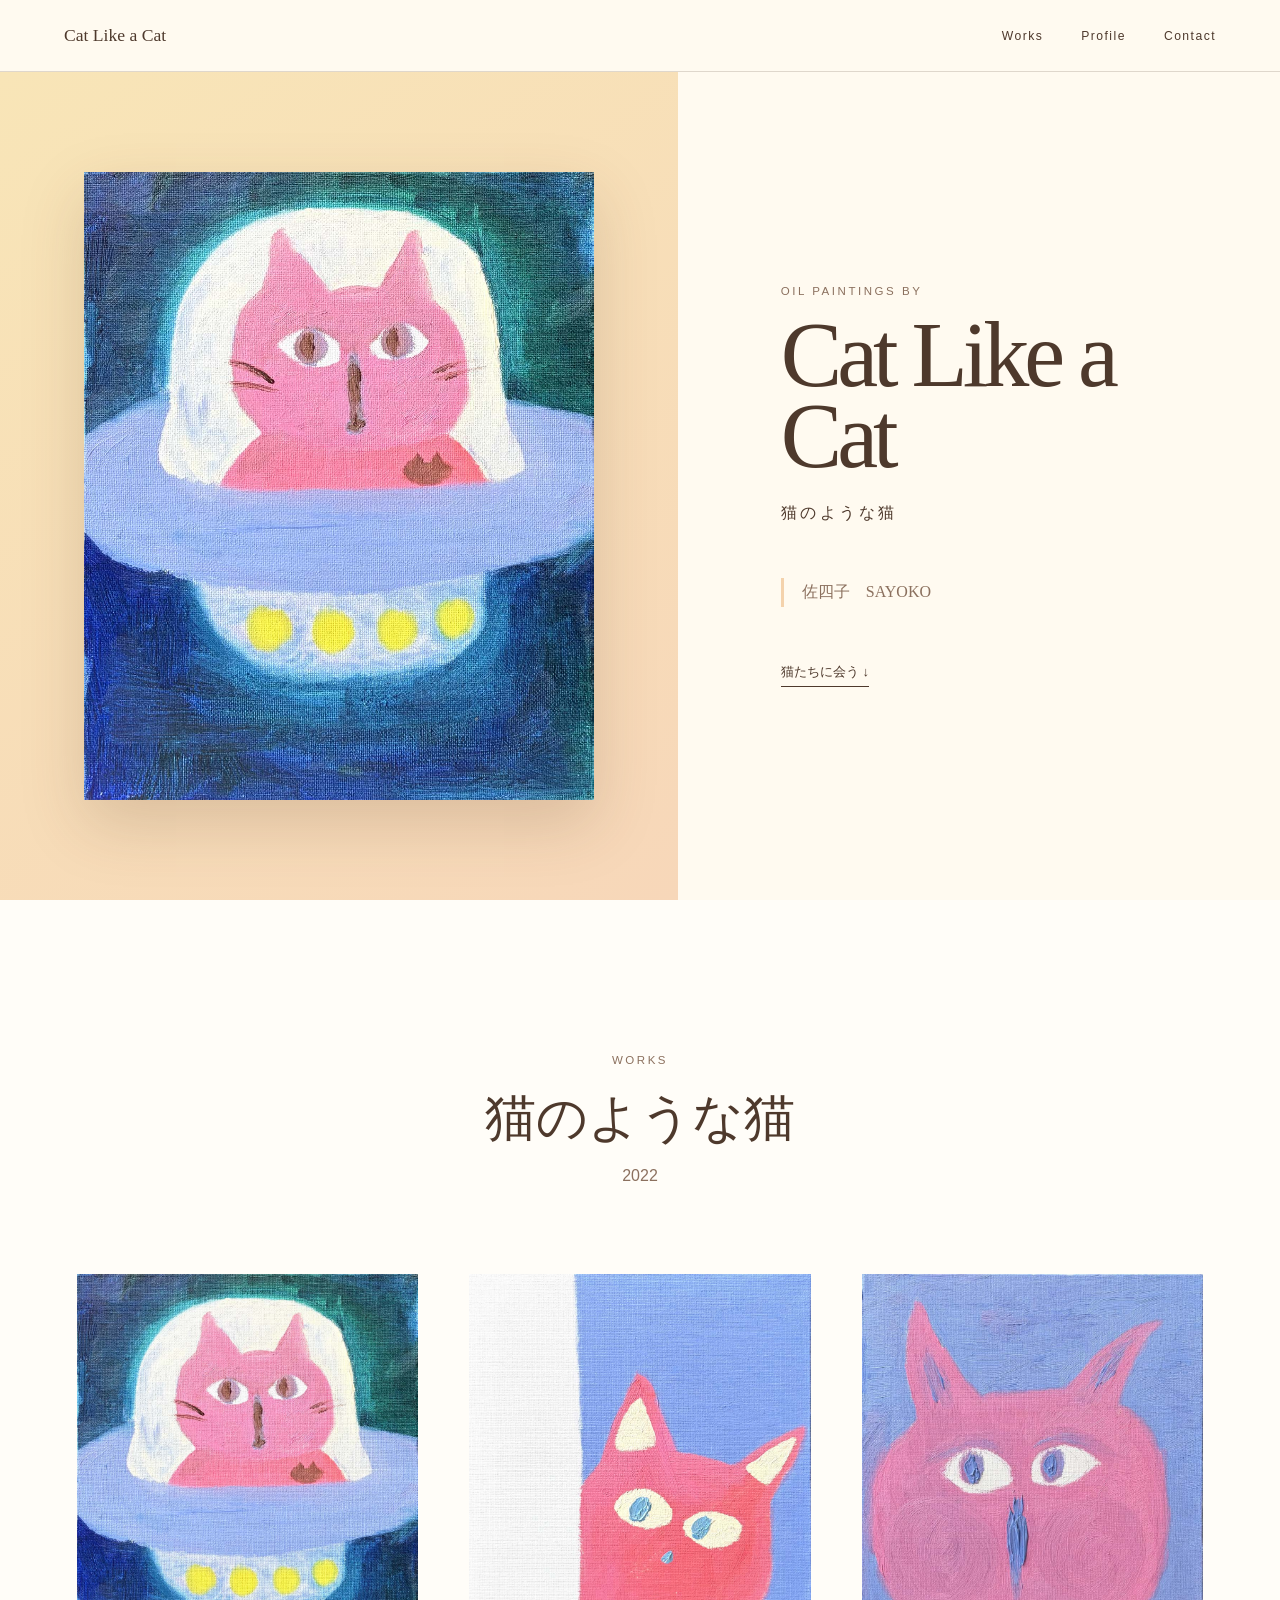
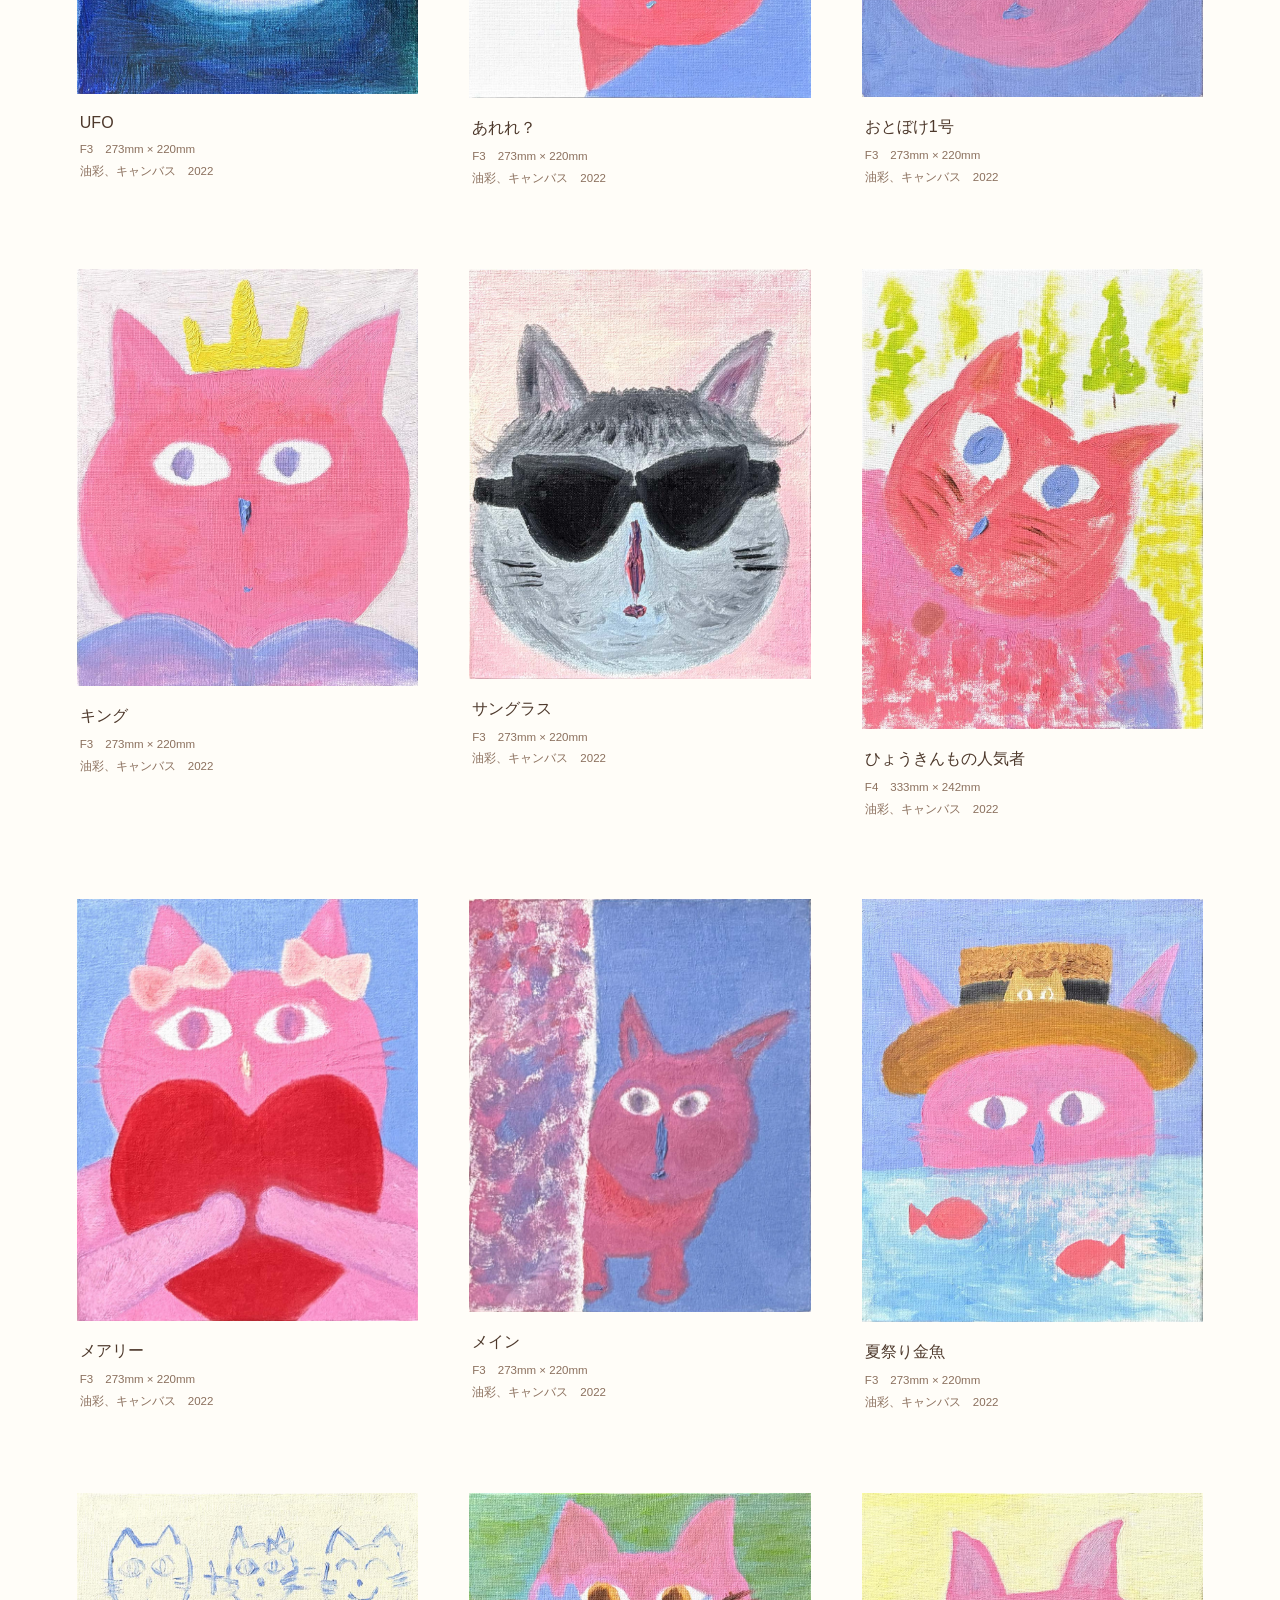
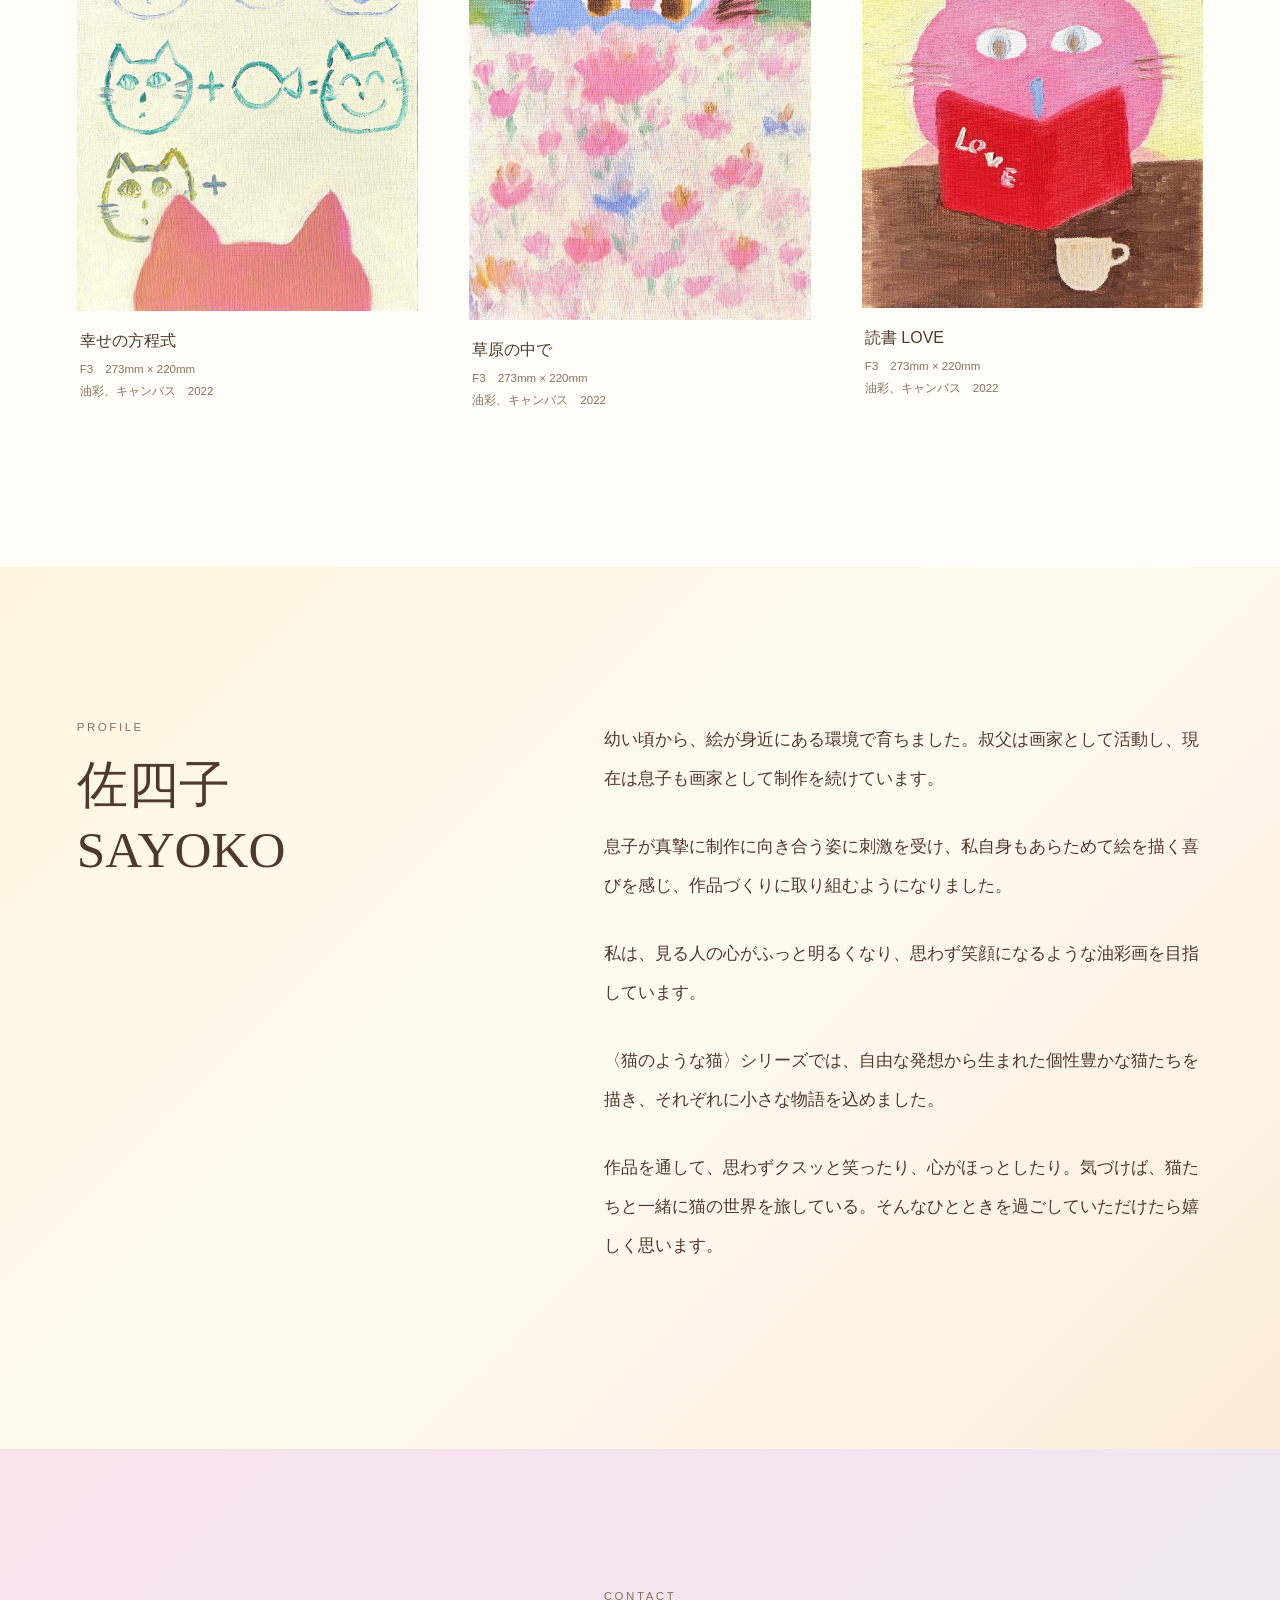
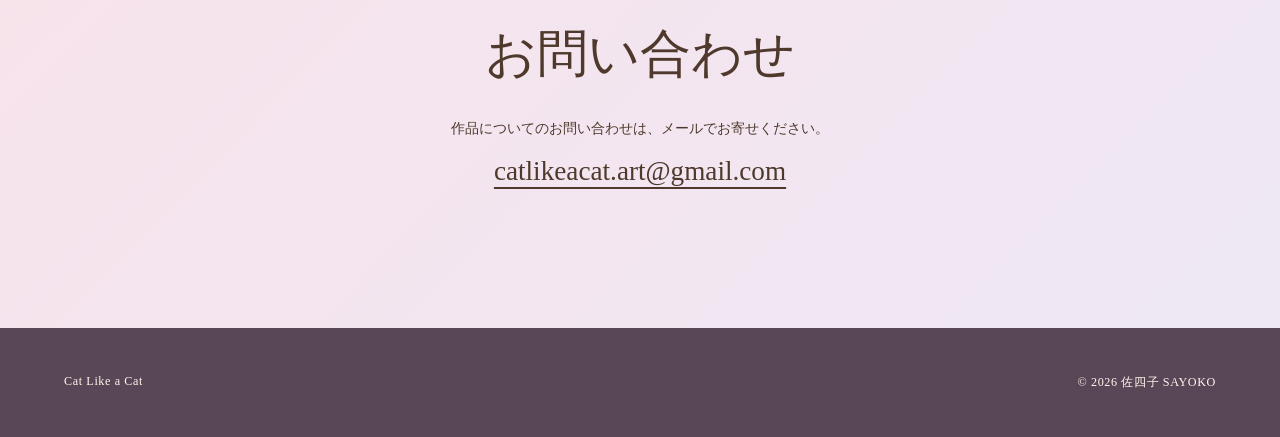
==== commit 60e9e044: "Add files via upload" ====
--- a/index.html
+++ b/index.html
@@ -3,9 +3,9 @@
 <head>
   <meta charset="utf-8">
   <meta name="viewport" content="width=device-width, initial-scale=1">
-  <title>Cat Like a Cat | SAYOKO</title>
-  <meta name="description" content="SAYOKOによる油彩画〈猫のような猫〉シリーズの公式ウェブサイト。">
-  <meta property="og:title" content="Cat Like a Cat | SAYOKO">
+  <title>Cat Like a Cat | 佐四子 SAYOKO</title>
+  <meta name="description" content="佐四子（SAYOKO）による油彩画〈猫のような猫〉シリーズの公式ウェブサイト。">
+  <meta property="og:title" content="Cat Like a Cat | 佐四子 SAYOKO">
   <meta property="og:description" content="個性豊かな猫たちを描いた油彩画〈猫のような猫〉シリーズ。">
   <meta property="og:type" content="website">
   <meta property="og:url" content="https://catlikeacat.github.io/">
@@ -34,7 +34,7 @@
         <h1>Cat Like a Cat</h1>
         <p class="jp-title">猫のような猫</p>
         <div class="artist-name">
-          <p>SAYOKO</p>
+          <p>佐四子　SAYOKO</p>
         </div>
         <a class="soft-link" href="#works">猫たちに会う <span aria-hidden="true">↓</span></a>
       </div>
@@ -101,7 +101,7 @@
     <section class="profile section" id="profile">
       <div class="section-heading profile-heading">
         <p class="eyebrow">Profile</p>
-        <h2>SAYOKO</h2>
+        <h2>佐四子　SAYOKO</h2>
       </div>
       <div class="profile-copy">
         <p>幼い頃から、絵が身近にある環境で<span class="nowrap">育ちました。</span>叔父は画家として活動し、現在は息子も画家として制作を続けています。</p>
@@ -120,7 +120,7 @@
     </section>
   </main>
 
-  <footer><p>Cat Like a Cat</p><p>© 2026 SAYOKO</p></footer>
+  <footer><p>Cat Like a Cat</p><p>© 2026 佐四子 SAYOKO</p></footer>
 
   <div class="lightbox" role="dialog" aria-modal="true" aria-label="作品の拡大表示" hidden>
     <button class="lightbox-close" aria-label="閉じる">×</button>
